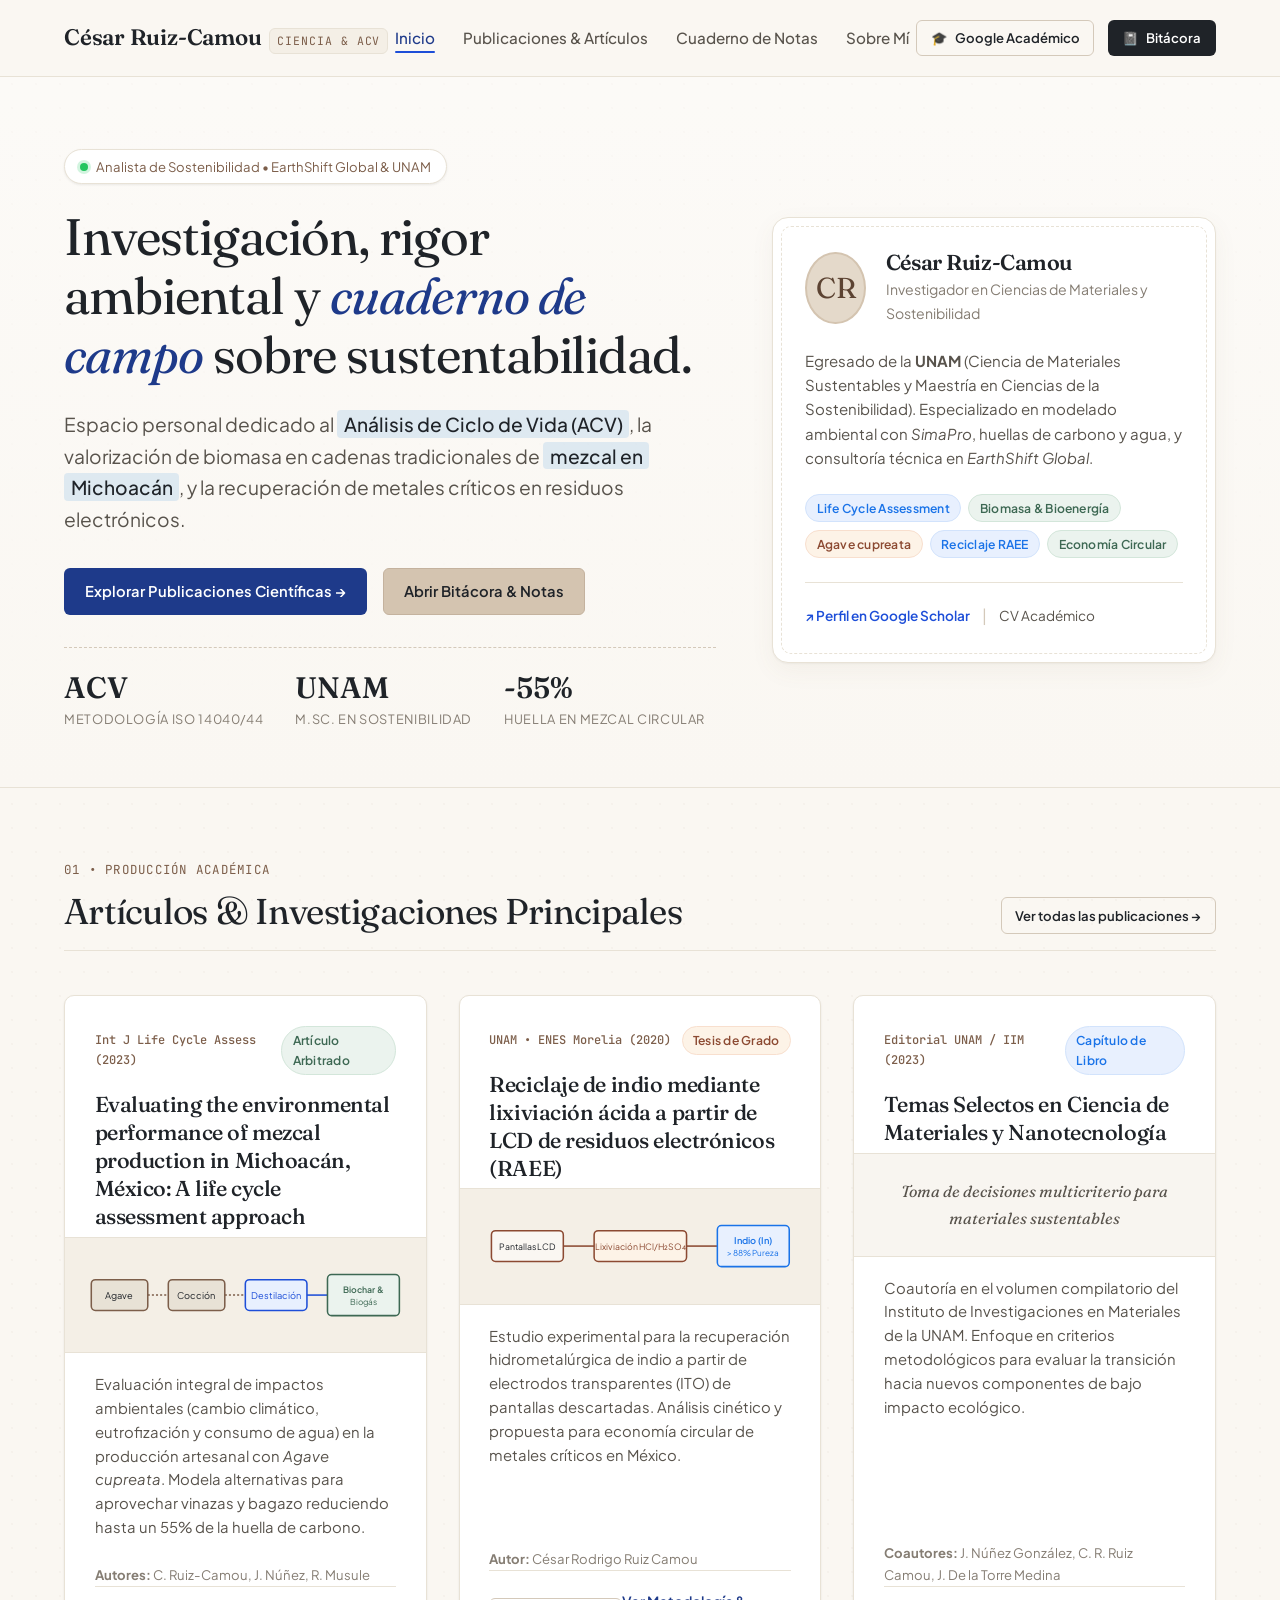
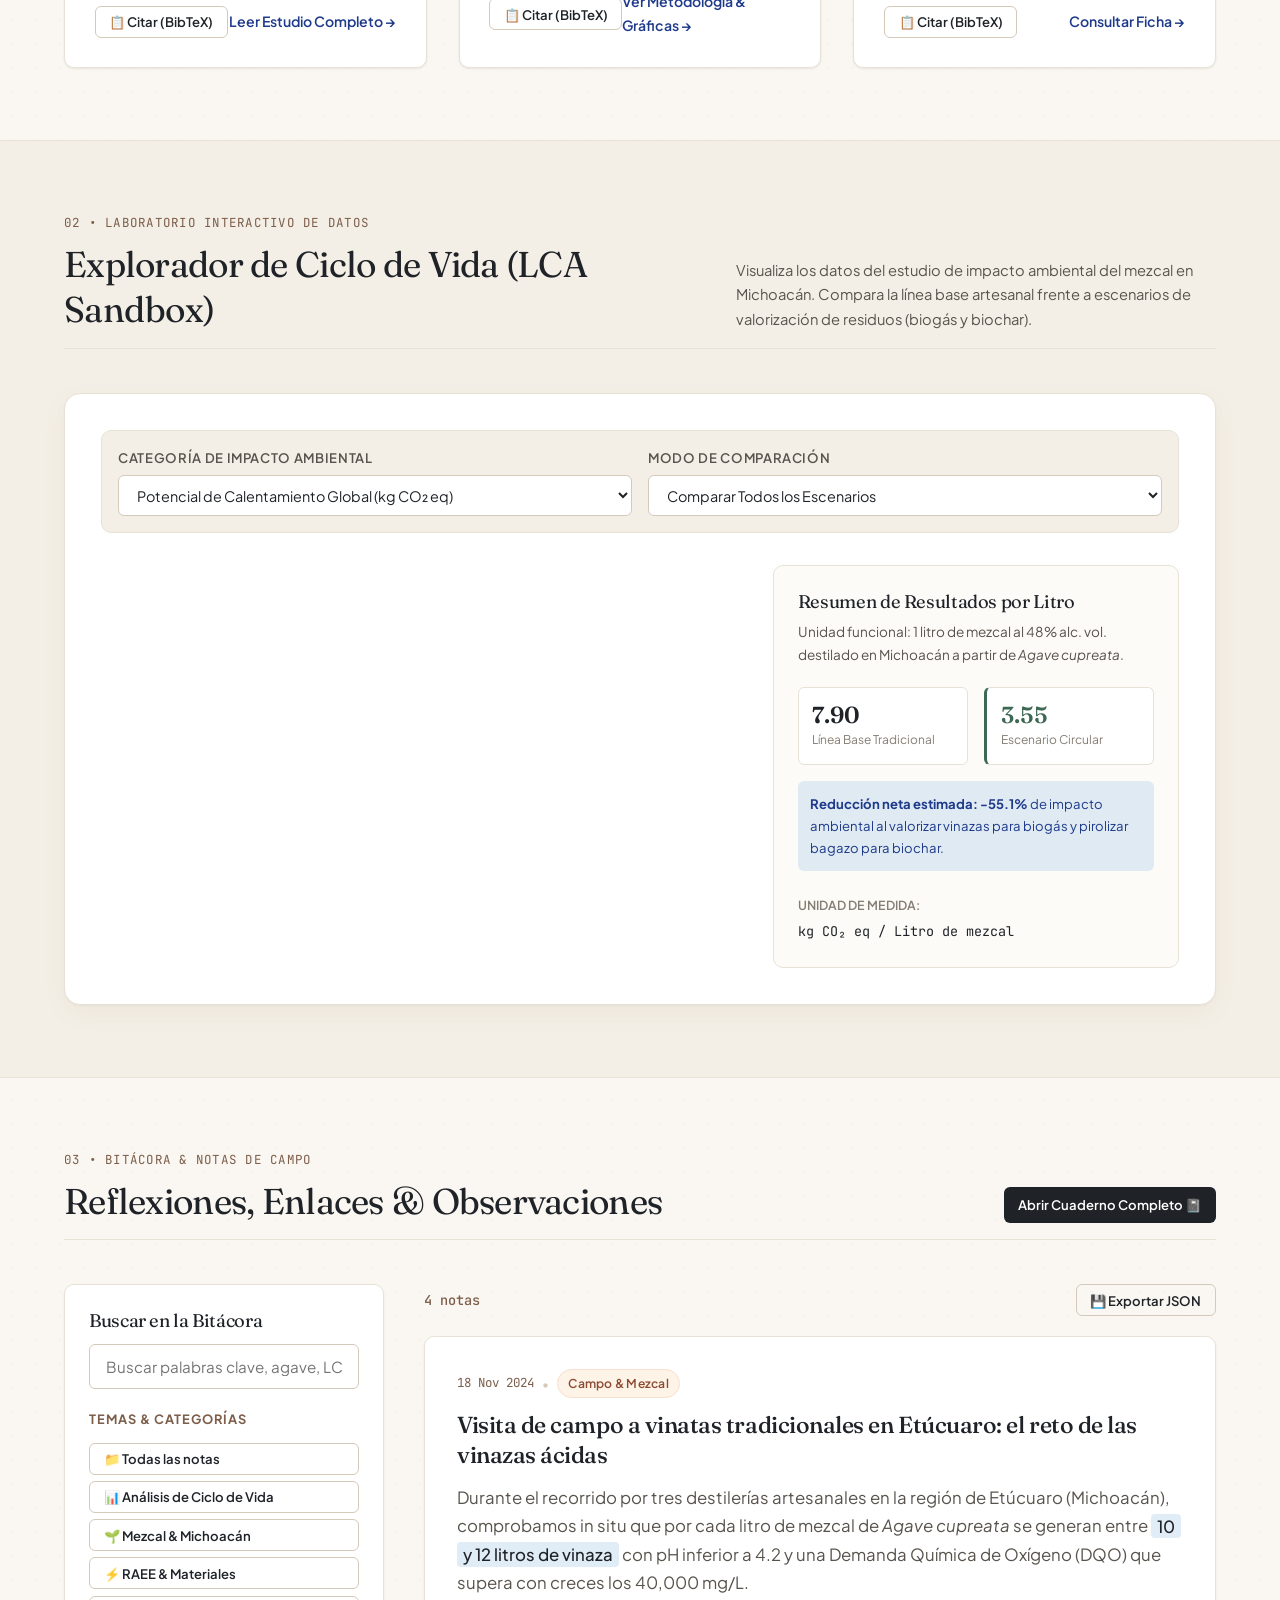
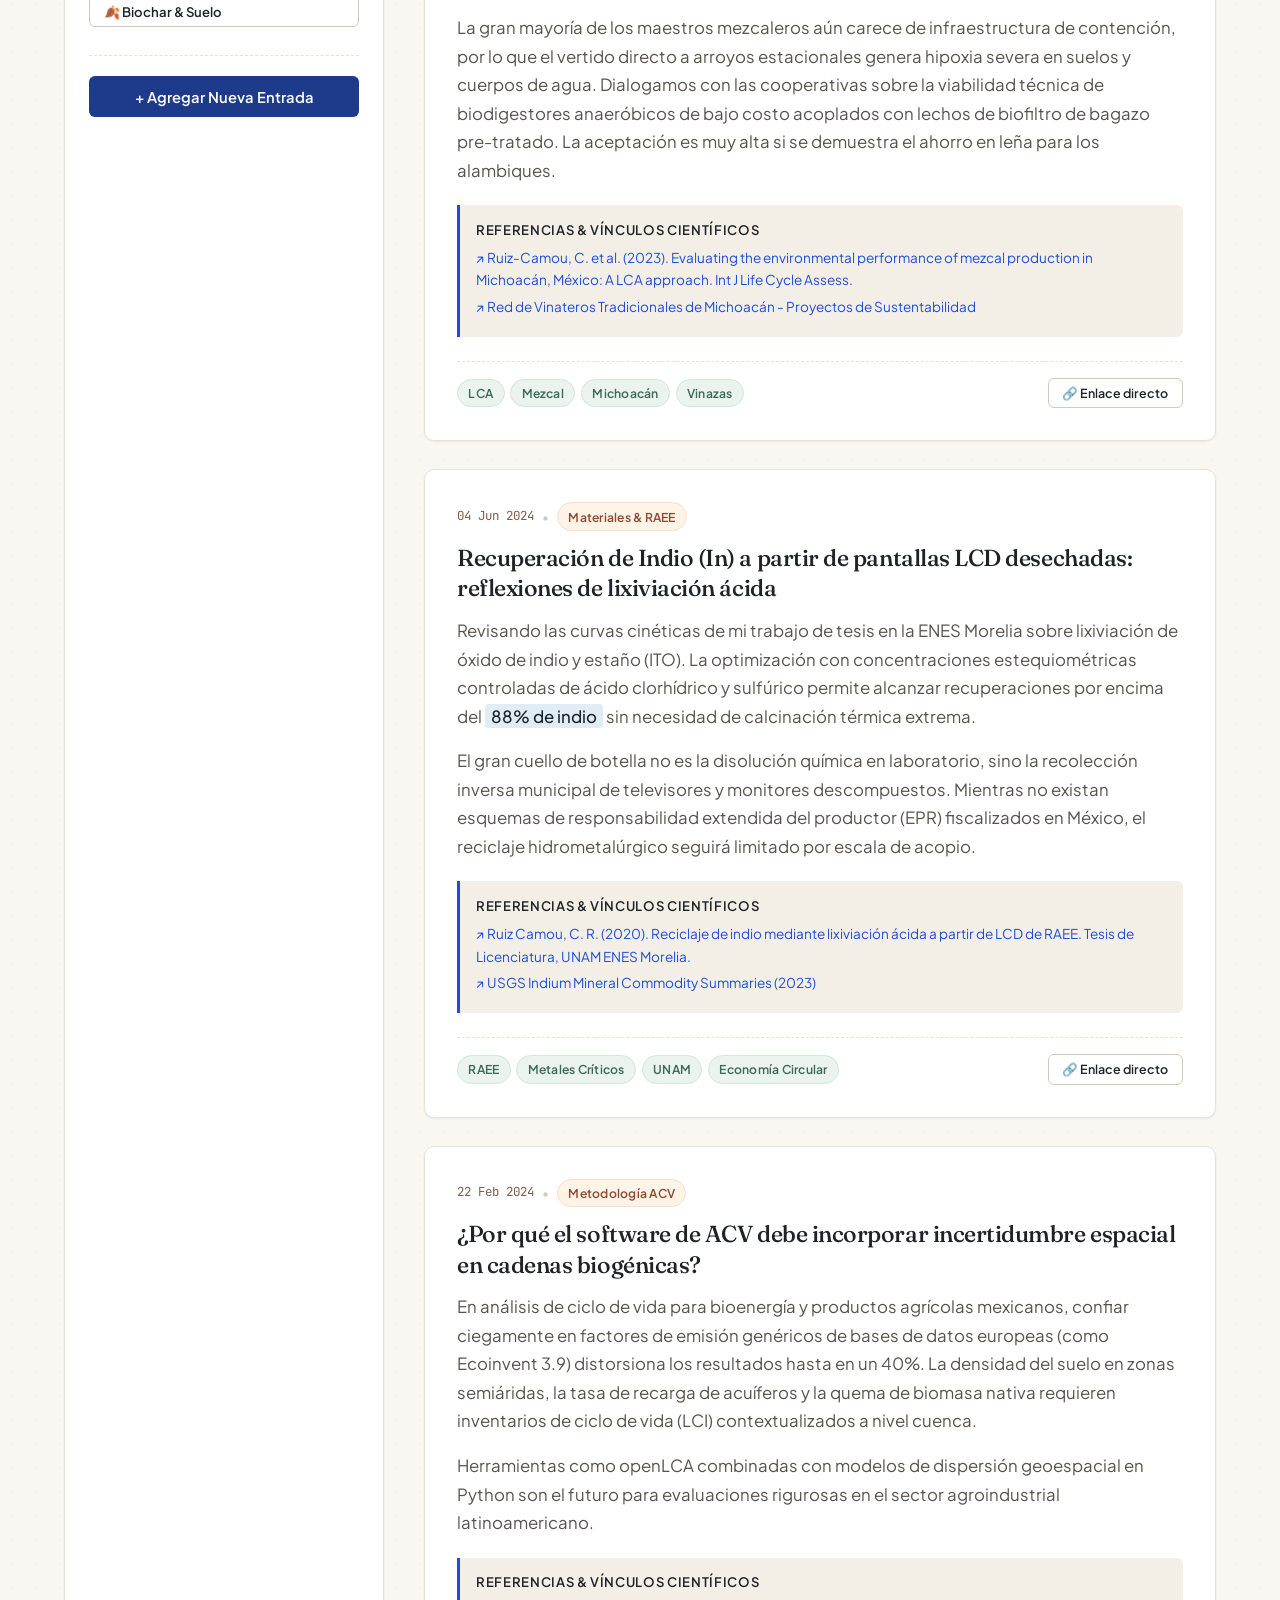
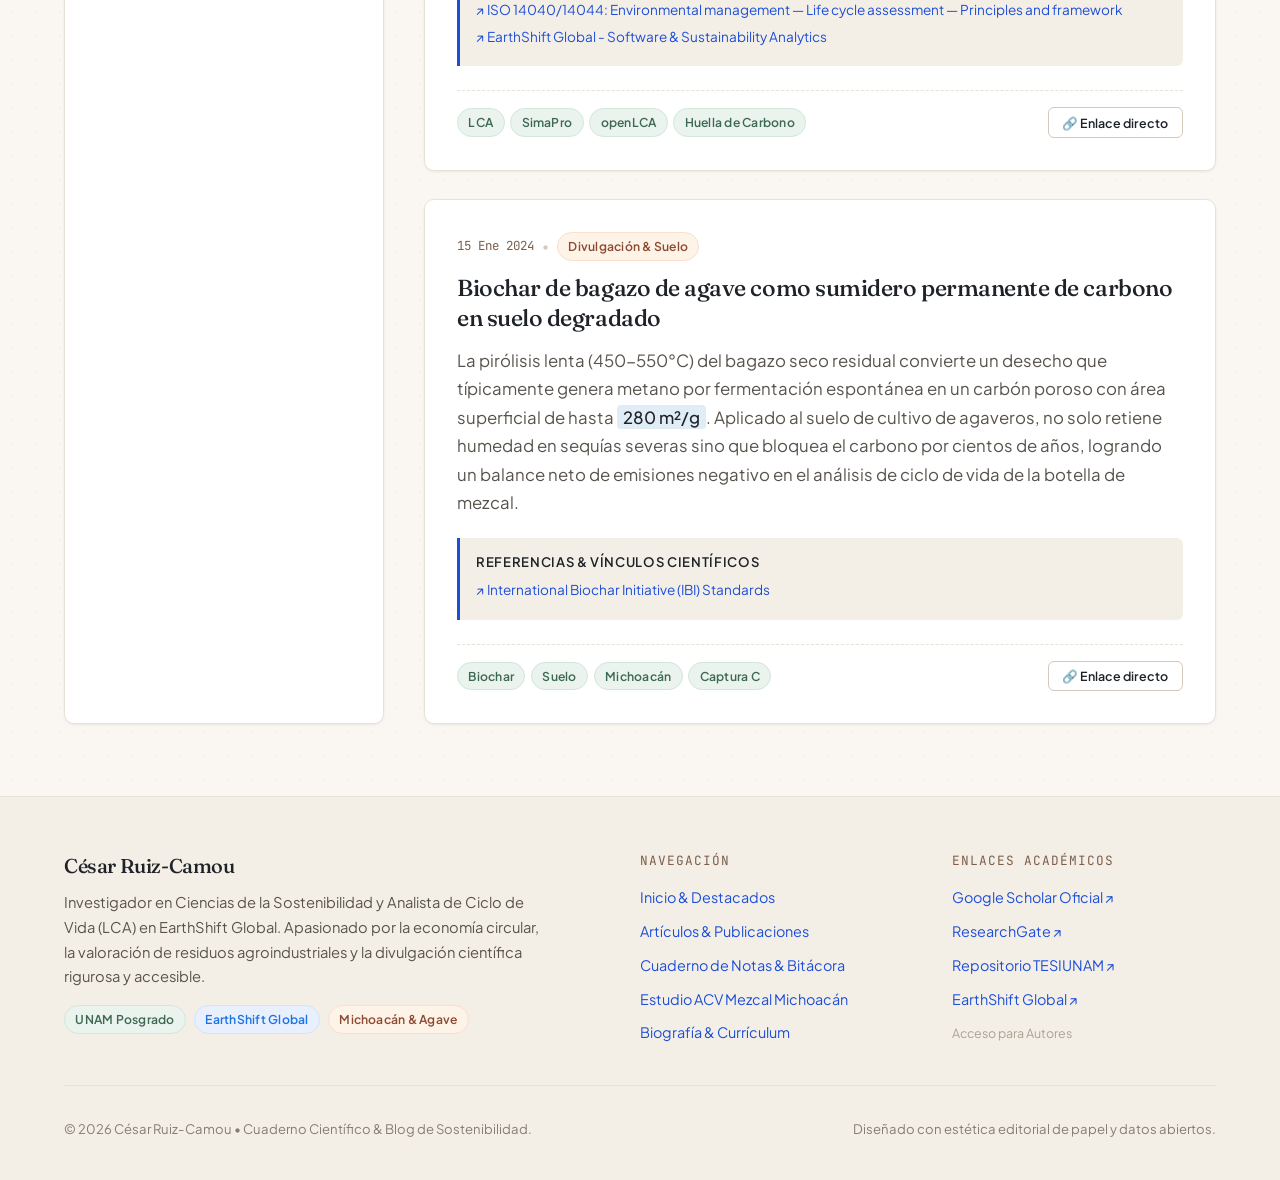
==== index.html @ 0ad20a41 "sup" ====
<!DOCTYPE html>
<html lang="es">
<head>
  <meta charset="UTF-8">
  <meta name="viewport" content="width=device-width, initial-scale=1.0">
  <title>César Ruiz-Camou | Sostenibilidad, ACV y Divulgación Científica</title>
  <meta name="description" content="Blog personal y cuaderno de investigación científica de César Ruiz-Camou. Análisis de Ciclo de Vida (LCA), bioenergía, mezcal tradicional, reciclaje de RAEE y sustentabilidad.">
  <link rel="stylesheet" href="css/style.css">
  <!-- Google Identity Services SDK (GCP: lca-studio-509602) -->
  <script src="https://accounts.google.com/gsi/client" async defer></script>
  <!-- Chart.js para visualizaciones científicas interactivas -->
  <script src="https://cdn.jsdelivr.net/npm/chart.js@4.4.1/dist/chart.umd.min.js"></script>
</head>
<body>

  <!-- NAVEGACIÓN SUPERIOR -->
  <header class="site-header">
    <div class="container header-inner">
      <a href="index.html" class="brand-logo">
        <span class="brand-name">César Ruiz-Camou</span>
        <span class="brand-tag">Ciencia & ACV</span>
      </a>

      <nav>
        <ul class="nav-menu">
          <li><a href="index.html" class="nav-link active">Inicio</a></li>
          <li><a href="articles.html" class="nav-link">Publicaciones & Artículos</a></li>
          <li><a href="notes.html" class="nav-link">Cuaderno de Notas</a></li>
          <li><a href="about.html" class="nav-link">Sobre Mí</a></li>
        </ul>
      </nav>

      <div class="header-actions">
        <a href="https://scholar.google.com/citations?user=psxAbFAAAAAJ&hl=es" target="_blank" rel="noopener noreferrer" class="btn btn-tertiary btn-sm">
          <span>🎓</span> Google Académico
        </a>
        <!-- Acceso a Google Docs Editor para César/Dev -->
        <a href="editor.html" class="btn btn-blue btn-sm auth-edit-btn" style="display: none;">
          <span>✍</span> Editor Docs
        </a>
        <a href="notes.html" class="btn btn-primary btn-sm">
          <span>📓</span> Bitácora
        </a>
      </div>
    </div>
  </header>

  <!-- HERO EDITORIAL (Inspirado en diseño tipo papel cálido y tipografía serif) -->
  <section class="hero-editorial">
    <div class="container hero-grid">
      <div class="hero-content">
        <div class="hero-badge-pill">
          <span class="pulse-dot"></span>
          <span>Analista de Sostenibilidad • EarthShift Global & UNAM</span>
        </div>

        <h1 class="hero-title">
          Investigación, rigor ambiental y <em>cuaderno de campo</em> sobre sustentabilidad.
        </h1>

        <p class="hero-lead">
          Espacio personal dedicado al <span class="paper-mark">Análisis de Ciclo de Vida (ACV)</span>, la valorización de biomasa en cadenas tradicionales de <span class="paper-mark">mezcal en Michoacán</span>, y la recuperación de metales críticos en residuos electrónicos.
        </p>

        <div style="display: flex; gap: 1rem; align-items: center; flex-wrap: wrap;">
          <a href="articles.html" class="btn btn-blue">
            Explorar Publicaciones Científicas →
          </a>
          <a href="notes.html" class="btn btn-secondary">
            Abrir Bitácora & Notas
          </a>
        </div>

        <div class="hero-meta-stats">
          <div class="stat-item">
            <span class="stat-num">ACV</span>
            <span class="stat-label">Metodología ISO 14040/44</span>
          </div>
          <div class="stat-item">
            <span class="stat-num">UNAM</span>
            <span class="stat-label">M.Sc. en Sostenibilidad</span>
          </div>
          <div class="stat-item">
            <span class="stat-num">-55%</span>
            <span class="stat-label">Huella en Mezcal Circular</span>
          </div>
        </div>
      </div>

      <!-- Tarjeta del Investigador -->
      <aside class="hero-card-author">
        <div class="author-header">
          <div style="width: 72px; height: 72px; border-radius: 50%; background: #E4D9CA; display: flex; align-items: center; justify-content: center; font-family: var(--font-serif); font-size: 1.8rem; color: #5C4332; border: 2px solid #D4C4B0;">
            CR
          </div>
          <div>
            <h3 class="author-name">César Ruiz-Camou</h3>
            <p class="author-role">Investigador en Ciencias de Materiales y Sostenibilidad</p>
          </div>
        </div>

        <p class="author-bio-snippet">
          Egresado de la <strong>UNAM</strong> (Ciencia de Materiales Sustentables y Maestría en Ciencias de la Sostenibilidad). Especializado en modelado ambiental con <em>SimaPro</em>, huellas de carbono y agua, y consultoría técnica en <em>EarthShift Global</em>.
        </p>

        <div class="author-badges-list">
          <span class="tag tag-blue">Life Cycle Assessment</span>
          <span class="tag tag-sage">Biomasa & Bioenergía</span>
          <span class="tag tag-terracotta">Agave cupreata</span>
          <span class="tag tag-blue">Reciclaje RAEE</span>
          <span class="tag tag-sage">Economía Circular</span>
        </div>

        <div class="author-links-row">
          <a href="https://scholar.google.com/citations?user=psxAbFAAAAAJ&hl=es" target="_blank" rel="noopener noreferrer" style="font-size: 0.85rem; font-weight: 600;">
            ↗ Perfil en Google Scholar
          </a>
          <span style="color: var(--border-medium);">|</span>
          <a href="about.html" style="font-size: 0.85rem; color: var(--text-secondary);">
            CV Académico
          </a>
        </div>
      </aside>
    </div>
  </section>

  <!-- SECCIÓN DE ARTÍCULOS DESTACADOS -->
  <section class="section">
    <div class="container">
      <div class="section-header">
        <div class="section-title-wrap">
          <span class="sub-title">01 • Producción Académica</span>
          <h2 class="section-title">Artículos & Investigaciones Principales</h2>
        </div>
        <div style="display: flex; gap: 0.75rem; align-items: center;">
          <a href="editor.html?target=article" class="btn btn-blue btn-sm auth-edit-btn" style="display: none;">
            + Redactar Artículo (Docs)
          </a>
          <a href="articles.html" class="btn btn-tertiary btn-sm">Ver todas las publicaciones →</a>
        </div>
      </div>

      <div class="articles-grid">
        <!-- Artículo 1: Mezcal LCA -->
        <article class="article-card">
          <div class="article-card-meta">
            <span class="journal-name">Int J Life Cycle Assess (2023)</span>
            <div style="display: flex; align-items: center; gap: 0.5rem;">
              <span class="tag tag-sage">Artículo Arbitrado</span>
              <a href="editor.html?editArticle=art-mezcal-lca" class="btn btn-tertiary btn-sm auth-edit-btn" style="display: none; padding: 1px 6px; font-size: 0.72rem; color: #1D4ED8;">
                ✏ Editar
              </a>
            </div>
          </div>

          <h3 class="article-card-title">
            <a href="article-mezcal.html">Evaluating the environmental performance of mezcal production in Michoacán, México: A life cycle assessment approach</a>
          </h3>

          <div class="article-card-figure-preview">
            <svg viewBox="0 0 320 80" width="100%" height="80">
              <rect x="10" y="25" width="55" height="30" rx="4" fill="#E8E2D6" stroke="#7C5E4A" stroke-width="1.5"/>
              <text x="37" y="44" font-size="9" text-anchor="middle" font-family="'Plus Jakarta Sans', sans-serif" fill="#1F2328">Agave</text>
              <line x1="65" y1="40" x2="85" y2="40" stroke="#7C5E4A" stroke-width="1.5" stroke-dasharray="2,2"/>
              
              <rect x="85" y="25" width="55" height="30" rx="4" fill="#E8E2D6" stroke="#7C5E4A" stroke-width="1.5"/>
              <text x="112" y="44" font-size="9" text-anchor="middle" font-family="'Plus Jakarta Sans', sans-serif" fill="#1F2328">Cocción</text>
              <line x1="140" y1="40" x2="160" y2="40" stroke="#7C5E4A" stroke-width="1.5" stroke-dasharray="2,2"/>

              <rect x="160" y="25" width="60" height="30" rx="4" fill="#E8F0FE" stroke="#1D4ED8" stroke-width="1.5"/>
              <text x="190" y="44" font-size="9" text-anchor="middle" font-family="'Plus Jakarta Sans', sans-serif" fill="#1D4ED8">Destilación</text>
              <line x1="220" y1="40" x2="240" y2="40" stroke="#1D4ED8" stroke-width="1.5"/>

              <rect x="240" y="20" width="70" height="40" rx="4" fill="#EBF3EE" stroke="#3D6853" stroke-width="1.5"/>
              <text x="275" y="38" font-size="8.5" text-anchor="middle" font-weight="600" font-family="'Plus Jakarta Sans', sans-serif" fill="#3D6853">Biochar &amp;</text>
              <text x="275" y="50" font-size="8" text-anchor="middle" font-family="'Plus Jakarta Sans', sans-serif" fill="#3D6853">Biogás</text>
            </svg>
          </div>

          <p class="article-card-excerpt">
            Evaluación integral de impactos ambientales (cambio climático, eutrofización y consumo de agua) en la producción artesanal con <em>Agave cupreata</em>. Modela alternativas para aprovechar vinazas y bagazo reduciendo hasta un 55% de la huella de carbono.
          </p>

          <div class="article-authors-snippet">
            <strong>Autores:</strong> C. Ruiz-Camou, J. Núñez, R. Musule
          </div>

          <div class="article-card-footer">
            <button class="btn btn-tertiary btn-sm" onclick="copyBibtexCitation('mezcal')">
              📋 Citar (BibTeX)
            </button>
            <a href="article-mezcal.html" class="article-read-link">
              Leer Estudio Completo →
            </a>
          </div>
        </article>

        <!-- Artículo 2: Indium Recycling -->
        <article class="article-card">
          <div class="article-card-meta">
            <span class="journal-name">UNAM • ENES Morelia (2020)</span>
            <div style="display: flex; align-items: center; gap: 0.5rem;">
              <span class="tag tag-terracotta">Tesis de Grado</span>
              <a href="editor.html?editArticle=art-indium-recycling" class="btn btn-tertiary btn-sm auth-edit-btn" style="display: none; padding: 1px 6px; font-size: 0.72rem; color: #1D4ED8;">
                ✏ Editar
              </a>
            </div>
          </div>

          <h3 class="article-card-title">
            <a href="article-indium.html">Reciclaje de indio mediante lixiviación ácida a partir de LCD de residuos electrónicos (RAEE)</a>
          </h3>

          <div class="article-card-figure-preview">
            <svg viewBox="0 0 320 80" width="100%" height="80">
              <rect x="15" y="25" width="70" height="30" rx="4" fill="#FAF7F2" stroke="#8C4A32" stroke-width="1.5"/>
              <text x="50" y="44" font-size="8.5" text-anchor="middle" font-family="'Plus Jakarta Sans', sans-serif" fill="#1F2328">Pantallas LCD</text>
              
              <line x1="85" y1="40" x2="115" y2="40" stroke="#8C4A32" stroke-width="1.5"/>
              <rect x="115" y="25" width="90" height="30" rx="4" fill="#FDF3E7" stroke="#8C4A32" stroke-width="1.5"/>
              <text x="160" y="44" font-size="8.5" text-anchor="middle" font-family="'Plus Jakarta Sans', sans-serif" fill="#8C4A32">Lixiviación HCl/H₂SO₄</text>

              <line x1="205" y1="40" x2="235" y2="40" stroke="#8C4A32" stroke-width="1.5"/>
              <rect x="235" y="20" width="70" height="40" rx="4" fill="#E8F0FE" stroke="#1A73E8" stroke-width="1.5"/>
              <text x="270" y="38" font-size="9" text-anchor="middle" font-weight="600" font-family="'Plus Jakarta Sans', sans-serif" fill="#1A73E8">Indio (In)</text>
              <text x="270" y="50" font-size="8" text-anchor="middle" font-family="'Plus Jakarta Sans', sans-serif" fill="#1A73E8">> 88% Pureza</text>
            </svg>
          </div>

          <p class="article-card-excerpt">
            Estudio experimental para la recuperación hidrometalúrgica de indio a partir de electrodos transparentes (ITO) de pantallas descartadas. Análisis cinético y propuesta para economía circular de metales críticos en México.
          </p>

          <div class="article-authors-snippet">
            <strong>Autor:</strong> César Rodrigo Ruiz Camou
          </div>

          <div class="article-card-footer">
            <button class="btn btn-tertiary btn-sm" onclick="copyBibtexCitation('indium')">
              📋 Citar (BibTeX)
            </button>
            <a href="article-indium.html" class="article-read-link">
              Ver Metodología & Gráficas →
            </a>
          </div>
        </article>

        <!-- Artículo 3: Libro Temas Selectos -->
        <article class="article-card">
          <div class="article-card-meta">
            <span class="journal-name">Editorial UNAM / IIM (2023)</span>
            <div style="display: flex; align-items: center; gap: 0.5rem;">
              <span class="tag tag-blue">Capítulo de Libro</span>
              <a href="editor.html?editArticle=art-temas-selectos" class="btn btn-tertiary btn-sm auth-edit-btn" style="display: none; padding: 1px 6px; font-size: 0.72rem; color: #1D4ED8;">
                ✏ Editar
              </a>
            </div>
          </div>

          <h3 class="article-card-title">
            <a href="articles.html#temas-selectos">Temas Selectos en Ciencia de Materiales y Nanotecnología</a>
          </h3>

          <div class="article-card-figure-preview" style="background: #F8F5F0;">
            <div style="font-family: var(--font-serif); font-size: 1rem; color: #58534C; text-align: center; padding: 0.5rem 0;">
              <em>Toma de decisiones multicriterio para materiales sustentables</em>
            </div>
          </div>

          <p class="article-card-excerpt">
            Coautoría en el volumen compilatorio del Instituto de Investigaciones en Materiales de la UNAM. Enfoque en criterios metodológicos para evaluar la transición hacia nuevos componentes de bajo impacto ecológico.
          </p>

          <div class="article-authors-snippet">
            <strong>Coautores:</strong> J. Núñez González, C. R. Ruiz Camou, J. De la Torre Medina
          </div>

          <div class="article-card-footer">
            <button class="btn btn-tertiary btn-sm" onclick="copyBibtexCitation('libro')">
              📋 Citar (BibTeX)
            </button>
            <a href="articles.html#temas-selectos" class="article-read-link">
              Consultar Ficha →
            </a>
          </div>
        </article>
      </div>
    </div>
  </section>

  <!-- SECCIÓN INTERACTIVA: SANDBOX CIENTÍFICO DE ACV -->
  <section class="section section-paper">
    <div class="container">
      <div class="section-header">
        <div class="section-title-wrap">
          <span class="sub-title">02 • Laboratorio Interactivo de Datos</span>
          <h2 class="section-title">Explorador de Ciclo de Vida (LCA Sandbox)</h2>
        </div>
        <p style="max-width: 480px; font-size: 0.92rem; color: var(--text-secondary);">
          Visualiza los datos del estudio de impacto ambiental del mezcal en Michoacán. Compara la línea base artesanal frente a escenarios de valorización de residuos (biogás y biochar).
        </p>
      </div>

      <div class="lca-interactive-sandbox">
        <!-- Controles dinámicos -->
        <div class="sandbox-controls-row">
          <div class="control-group">
            <label class="control-label" for="lcaMetricSelect">Categoría de Impacto Ambiental</label>
            <select id="lcaMetricSelect" class="select-custom">
              <option value="gwp" selected>Potencial de Calentamiento Global (kg CO₂ eq)</option>
              <option value="eutrophication">Eutrofización de Agua Dulce (g P eq)</option>
              <option value="water">Consumo de Agua (Litros H₂O)</option>
            </select>
          </div>

          <div class="control-group">
            <label class="control-label" for="lcaScenarioSelect">Modo de Comparación</label>
            <select id="lcaScenarioSelect" class="select-custom">
              <option value="comparison" selected>Comparar Todos los Escenarios</option>
              <option value="baseline">Solo Línea Base (Tradicional)</option>
              <option value="biogas">Solo Biodigestión de Vinazas</option>
              <option value="circular">Solo Economía Circular (Biochar + Biogás)</option>
            </select>
          </div>
        </div>

        <!-- Escenario gráfico + KPIs -->
        <div class="chart-stage-container">
          <div class="chart-canvas-wrap">
            <canvas id="lcaImpactChart"></canvas>
          </div>

          <div class="chart-legend-box">
            <h4 style="font-family: var(--font-serif); font-size: 1.15rem; margin-bottom: 0.5rem; color: var(--text-primary);">
              Resumen de Resultados por Litro
            </h4>
            <p style="font-size: 0.85rem; color: var(--text-secondary); margin-bottom: 1rem;">
              Unidad funcional: 1 litro de mezcal al 48% alc. vol. destilado en Michoacán a partir de <em>Agave cupreata</em>.
            </p>

            <div class="kpi-grid">
              <div class="kpi-card">
                <div class="kpi-value" id="kpiBaselineVal">7.90</div>
                <div class="kpi-label">Línea Base Tradicional</div>
              </div>
              <div class="kpi-card" style="border-left: 3px solid var(--leaf-sage);">
                <div class="kpi-value" id="kpiOptVal" style="color: var(--leaf-sage);">3.55</div>
                <div class="kpi-label">Escenario Circular</div>
              </div>
            </div>

            <div style="margin-top: 1rem; padding: 0.75rem; background: var(--bg-highlight); border-radius: var(--radius-sm); font-size: 0.82rem; color: #1E3A8A;">
              <strong>Reducción neta estimada:</strong> <span id="kpiReductVal" style="font-weight: 700;">-55.1%</span> de impacto ambiental al valorizar vinazas para biogás y pirolizar bagazo para biochar.
            </div>

            <div style="margin-top: 1.25rem;">
              <span style="font-size: 0.78rem; text-transform: uppercase; color: var(--text-muted); font-weight: 600;">Unidad de medida:</span>
              <div id="kpiUnitDisplay" style="font-family: var(--font-mono); font-size: 0.84rem; color: var(--text-primary); margin-top: 2px;">
                kg CO₂ eq / Litro de mezcal
              </div>
            </div>
          </div>
        </div>
      </div>
    </div>
  </section>

  <!-- SECCIÓN DE BITÁCORA & NOTAS CIENTÍFICAS -->
  <section class="section">
    <div class="container">
      <div class="section-header">
        <div class="section-title-wrap">
          <span class="sub-title">03 • Bitácora &amp; Notas de Campo</span>
          <h2 class="section-title">Reflexiones, Enlaces &amp; Observaciones</h2>
        </div>
        <div style="display: flex; gap: 0.75rem;">
          <a href="editor.html?target=note" class="btn btn-blue btn-sm auth-edit-btn" style="display: none;">
            ✍ Redactar en Docs
          </a>
          <a href="notes.html" class="btn btn-primary btn-sm">Abrir Cuaderno Completo 📓</a>
        </div>
      </div>

      <!-- Feed simplificado de notas recientes -->
      <div class="notes-layout-grid">
        <!-- Sidebar de filtros y estado -->
        <aside class="notes-sidebar-card">
          <h4 style="font-family: var(--font-serif); font-size: 1.15rem; margin-bottom: 0.75rem;">Buscar en la Bitácora</h4>
          <input type="text" id="notesSearchInput" class="form-input" placeholder="Buscar palabras clave, agave, LCA..." style="margin-bottom: 1.25rem;">

          <h5 style="font-size: 0.8rem; text-transform: uppercase; letter-spacing: 0.08em; color: var(--earth-bark); margin-bottom: 0.75rem;">Temas &amp; Categorías</h5>
          <div style="display: flex; flex-direction: column; gap: 0.4rem;">
            <button class="btn btn-tertiary btn-sm tag-filter-btn active" data-tag="all" style="justify-content: flex-start;">
              📁 Todas las notas
            </button>
            <button class="btn btn-tertiary btn-sm tag-filter-btn" data-tag="LCA" style="justify-content: flex-start;">
              📊 Análisis de Ciclo de Vida
            </button>
            <button class="btn btn-tertiary btn-sm tag-filter-btn" data-tag="Mezcal" style="justify-content: flex-start;">
              🌱 Mezcal &amp; Michoacán
            </button>
            <button class="btn btn-tertiary btn-sm tag-filter-btn" data-tag="RAEE" style="justify-content: flex-start;">
              ⚡ RAEE &amp; Materiales
            </button>
            <button class="btn btn-tertiary btn-sm tag-filter-btn" data-tag="Biochar" style="justify-content: flex-start;">
              🍂 Biochar &amp; Suelo
            </button>
          </div>

          <div style="margin-top: 1.75rem; padding-top: 1.25rem; border-top: 1px dashed var(--border-subtle);">
            <button id="openAddNoteBtn" class="btn btn-blue" style="width: 100%;">
              + Agregar Nueva Entrada
            </button>
          </div>
        </aside>

        <!-- Contenedor del stream de notas -->
        <div>
          <div style="display: flex; justify-content: space-between; align-items: center; margin-bottom: 1.25rem;">
            <span id="notesCountDisplay" style="font-family: var(--font-mono); font-size: 0.85rem; color: var(--earth-bark); font-weight: 500;">
              Cargando notas...
            </span>
            <div style="display: flex; gap: 0.5rem;">
              <button id="exportNotesBtn" class="btn btn-tertiary btn-sm" title="Descargar copia de seguridad en JSON">
                💾 Exportar JSON
              </button>
            </div>
          </div>

          <div id="notesContainer" class="notes-list-stream">
            <!-- Las notas se renderizan dinámicamente mediante app.js -->
          </div>
        </div>
      </div>
    </div>
  </section>

  <!-- MODAL: AGREGAR NUEVA NOTA / ENTRADA -->
  <div id="addNoteModal" class="modal-overlay">
    <div class="modal-content">
      <div class="modal-header">
        <h3 style="font-family: var(--font-serif); font-size: 1.4rem;">Nueva Entrada en Bitácora Científica</h3>
        <button id="closeAddNoteBtn" class="close-modal-btn">&times;</button>
      </div>

      <form id="newNoteForm">
        <div class="form-group">
          <label class="form-label" for="noteTitleInput">Título de la Nota / Observación *</label>
          <input type="text" id="noteTitleInput" class="form-input" placeholder="Ej. Medición de pH en lixiviados de bagazo en Etúcuaro" required>
        </div>

        <div style="display: grid; grid-template-columns: 1fr 1fr; gap: 1rem;">
          <div class="form-group">
            <label class="form-label" for="noteCategoryInput">Categoría Principal</label>
            <input type="text" id="noteCategoryInput" class="form-input" placeholder="Ej. Campo & Mezcal, ACV, RAEE">
          </div>
          <div class="form-group">
            <label class="form-label" for="noteTagsInput">Etiquetas (separadas por coma)</label>
            <input type="text" id="noteTagsInput" class="form-input" placeholder="LCA, Michoacán, Datos, Suelo">
          </div>
        </div>

        <div class="form-group">
          <label class="form-label" for="noteContentInput">Contenido / Reflexión Científica *</label>
          <textarea id="noteContentInput" class="form-textarea" placeholder="Escribe tus notas, cálculos preliminares, hipótesis de campo o reflexiones metodológicas..." required></textarea>
        </div>

        <div style="display: grid; grid-template-columns: 1.4fr 1fr; gap: 1rem;">
          <div class="form-group">
            <label class="form-label" for="noteImageInput">URL de Imagen o Gráfica (opcional)</label>
            <input type="url" id="noteImageInput" class="form-input" placeholder="https://ejemplo.com/grafica.jpg">
          </div>
          <div class="form-group">
            <label class="form-label" for="noteCaptionInput">Pie de Foto / Descripción</label>
            <input type="text" id="noteCaptionInput" class="form-input" placeholder="Curva de temperatura en pirólisis">
          </div>
        </div>

        <div style="background: var(--bg-paper-alt); padding: 1rem; border-radius: var(--radius-sm); margin-bottom: 1.5rem; border: 1px dashed var(--border-medium);">
          <span style="font-size: 0.82rem; font-weight: 600; text-transform: uppercase; color: var(--earth-bark); display: block; margin-bottom: 0.5rem;">
            Vínculo / Referencia Externa (Opcional)
          </span>
          <div style="display: grid; grid-template-columns: 1fr 1fr; gap: 0.75rem;">
            <input type="text" id="noteRefTextInput" class="form-input" placeholder="Nombre: Art. DOI / Repositorio UNAM">
            <input type="url" id="noteRefUrlInput" class="form-input" placeholder="URL: https://...">
          </div>
        </div>

        <div style="display: flex; justify-content: flex-end; gap: 0.75rem;">
          <button type="button" id="cancelAddNoteBtn" class="btn btn-tertiary">Cancelar</button>
          <button type="submit" class="btn btn-primary">Guardar en Bitácora</button>
        </div>
      </form>
    </div>
  </div>

  <!-- FOOTER EDITORIAL CON ACCESO OCULTO PARA DESARROLLADOR -->
  <footer class="site-footer">
    <div class="container">
      <div class="footer-grid">
        <div>
          <h3 class="footer-bio-title">César Ruiz-Camou</h3>
          <p style="font-size: 0.92rem; color: var(--text-secondary); max-width: 480px; margin-bottom: 1rem;">
            Investigador en Ciencias de la Sostenibilidad y Analista de Ciclo de Vida (LCA) en EarthShift Global. Apasionado por la economía circular, la valoración de residuos agroindustriales y la divulgación científica rigurosa y accesible.
          </p>
          <div style="display: flex; gap: 0.5rem; flex-wrap: wrap;">
            <span class="tag tag-sage">UNAM Posgrado</span>
            <span class="tag tag-blue">EarthShift Global</span>
            <span class="tag tag-terracotta">Michoacán &amp; Agave</span>
          </div>
        </div>

        <div>
          <h4 class="footer-links-title">Navegación</h4>
          <ul class="footer-links-list">
            <li><a href="index.html">Inicio &amp; Destacados</a></li>
            <li><a href="articles.html">Artículos &amp; Publicaciones</a></li>
            <li><a href="notes.html">Cuaderno de Notas &amp; Bitácora</a></li>
            <li><a href="article-mezcal.html">Estudio ACV Mezcal Michoacán</a></li>
            <li><a href="about.html">Biografía &amp; Currículum</a></li>
          </ul>
        </div>

        <div>
          <h4 class="footer-links-title">Enlaces Académicos</h4>
          <ul class="footer-links-list">
            <li><a href="https://scholar.google.com/citations?user=psxAbFAAAAAJ&hl=es" target="_blank" rel="noopener noreferrer">Google Scholar Oficial ↗</a></li>
            <li><a href="https://www.researchgate.net" target="_blank" rel="noopener noreferrer">ResearchGate ↗</a></li>
            <li><a href="https://repositorio.unam.mx" target="_blank" rel="noopener noreferrer">Repositorio TESIUNAM ↗</a></li>
            <li><a href="https://www.earthshiftglobal.com" target="_blank" rel="noopener noreferrer">EarthShift Global ↗</a></li>
            <li><a href="javascript:void(0)" onclick="openLoginModal()" style="color: var(--text-faint); font-size: 0.78rem;">Acceso para Autores</a></li>
          </ul>
        </div>
      </div>

      <!-- El triple clic en esta sección abre el panel secreto de desarrollador -->
      <div class="footer-bottom" title="Triple clic para acceso desarrollador">
        <div>
          © 2026 César Ruiz-Camou • Cuaderno Científico &amp; Blog de Sostenibilidad.
        </div>
        <div>
          Diseñado con estética editorial de papel y datos abiertos.
        </div>
      </div>
    </div>
  </footer>

  <!-- SCRIPTS ORDENADOS -->
  <script src="js/store.js"></script>
  <script src="js/auth.js"></script>
  <script src="js/charts.js"></script>
  <script src="js/app.js"></script>
</body>
</html>
---- css/style.css ----
/* ==========================================================================
   DESIGN SYSTEM: Editorial Scientific Paper & Field Journal
   Inspirado en la estética de papel cálido, notas científicas y diseño editorial
   ========================================================================== */

@import url('https://fonts.googleapis.com/css2?family=Fraunces:ital,opsz,wght@0,9..144,300..800;1,9..144,300..800&family=Plus+Jakarta+Sans:wght@300;400;500;600;700&family=JetBrains+Mono:wght@400;500&display=swap');

:root {
  /* Paleta Cálida & Tonos Papel (Inspirado en Design System & Editorial) */
  --bg-paper: #FAF7F2;
  --bg-paper-alt: #F4EFE6;
  --bg-card: #FFFFFF;
  --bg-card-subtle: #FDFBF8;
  --bg-accent-light: #EBF1F8;
  --bg-highlight: rgba(186, 214, 235, 0.45);
  --bg-highlight-warm: rgba(247, 222, 185, 0.55);

  /* Bordes sutiles y líneas de encuadernación */
  --border-subtle: #E8E2D6;
  --border-medium: #D4C9BA;
  --border-strong: #A89B8B;

  /* Colores de Tinta & Tipografía */
  --text-primary: #1F2328;
  --text-secondary: #58534C;
  --text-muted: #857D73;
  --text-faint: #ABA194;

  /* Acentos Editoriales (Azul tinta, Terracota y Salvia) */
  --ink-blue: #1D4ED8;
  --ink-blue-dark: #1E3A8A;
  --ink-blue-hover: #172554;
  --earth-terracotta: #8C4A32;
  --earth-sand: #D4C4B0;
  --earth-bark: #7C5E4A;
  --leaf-sage: #3D6853;
  --leaf-sage-light: #EBF3EE;
  
  /* Sombras suaves tipo papel */
  --shadow-sm: 0 1px 3px rgba(44, 39, 32, 0.05), 0 1px 2px rgba(44, 39, 32, 0.03);
  --shadow-md: 0 4px 12px -1px rgba(44, 39, 32, 0.08), 0 2px 6px -1px rgba(44, 39, 32, 0.04);
  --shadow-lg: 0 12px 28px -4px rgba(44, 39, 32, 0.12), 0 6px 12px -3px rgba(44, 39, 32, 0.06);
  --shadow-paper: 0 1px 2px rgba(0,0,0,0.04), 0 8px 24px rgba(124, 94, 74, 0.06);

  /* Tipografías */
  --font-serif: 'Fraunces', Georgia, serif;
  --font-sans: 'Plus Jakarta Sans', -apple-system, BlinkMacSystemFont, "Segoe UI", Roboto, sans-serif;
  --font-mono: 'JetBrains Mono', monospace;

  /* Radio de bordes */
  --radius-sm: 6px;
  --radius-md: 10px;
  --radius-lg: 16px;
  --radius-full: 9999px;

  /* Transición */
  --transition: all 0.22s cubic-bezier(0.16, 1, 0.3, 1);
}

/* Reset y Base */
*, *::before, *::after {
  box-sizing: border-box;
  margin: 0;
  padding: 0;
}

html {
  font-size: 16px;
  scroll-behavior: smooth;
  background-color: var(--bg-paper);
}

body {
  font-family: var(--font-sans);
  color: var(--text-primary);
  background-color: var(--bg-paper);
  line-height: 1.68;
  -webkit-font-smoothing: antialiased;
  -moz-osx-font-smoothing: grayscale;
  min-height: 100vh;
  display: flex;
  flex-direction: column;
  background-image: radial-gradient(rgba(124, 94, 74, 0.035) 1px, transparent 0);
  background-size: 24px 24px;
}

/* Selección de texto elegante */
::selection {
  background-color: #C6DBF0;
  color: #0F172A;
}

/* Tipografía Editorial */
h1, h2, h3, h4, .editorial-heading {
  font-family: var(--font-serif);
  font-weight: 400;
  color: var(--text-primary);
  line-height: 1.25;
  letter-spacing: -0.02em;
}

h1 {
  font-size: clamp(2.4rem, 4vw, 3.8rem);
  line-height: 1.15;
}

h2 {
  font-size: clamp(1.8rem, 2.8vw, 2.4rem);
}

h3 {
  font-size: 1.45rem;
  font-weight: 500;
}

p {
  color: var(--text-secondary);
  font-size: 1.05rem;
}

a {
  color: var(--ink-blue);
  text-decoration: none;
  transition: var(--transition);
}

a:hover {
  color: var(--ink-blue-dark);
  text-decoration: underline;
  text-underline-offset: 3px;
}

/* Marcador / Resaltador tipo libreta (Inspirado en Imagen 4) */
.paper-mark {
  background-color: var(--bg-highlight);
  color: var(--text-primary);
  padding: 0.1em 0.35em;
  border-radius: 4px;
  box-decoration-break: clone;
  -webkit-box-decoration-break: clone;
  font-weight: 500;
}

.paper-mark-warm {
  background-color: var(--bg-highlight-warm);
}

/* Contenedor principal */
.container {
  max-width: 1200px;
  margin: 0 auto;
  padding: 0 1.5rem;
  width: 100%;
}

.container-narrow {
  max-width: 860px;
  margin: 0 auto;
  padding: 0 1.5rem;
  width: 100%;
}

/* ==========================================================================
   NAVEGACIÓN SUPERIOR
   ========================================================================== */
.site-header {
  position: sticky;
  top: 0;
  z-index: 100;
  background: rgba(250, 247, 242, 0.94);
  backdrop-filter: blur(12px);
  -webkit-backdrop-filter: blur(12px);
  border-bottom: 1px solid var(--border-subtle);
  transition: var(--transition);
}

.header-inner {
  display: flex;
  align-items: center;
  justify-content: space-between;
  height: 76px;
}

.brand-logo {
  display: flex;
  align-items: baseline;
  gap: 0.5rem;
  text-decoration: none;
}

.brand-logo .brand-name {
  font-family: var(--font-serif);
  font-size: 1.4rem;
  font-weight: 600;
  letter-spacing: -0.01em;
  color: var(--text-primary);
}

.brand-logo .brand-tag {
  font-family: var(--font-mono);
  font-size: 0.72rem;
  text-transform: uppercase;
  letter-spacing: 0.08em;
  color: var(--earth-bark);
  background: var(--bg-paper-alt);
  padding: 2px 7px;
  border-radius: var(--radius-sm);
  border: 1px solid var(--border-subtle);
}

.nav-menu {
  display: flex;
  align-items: center;
  gap: 1.75rem;
  list-style: none;
}

.nav-link {
  font-size: 0.95rem;
  font-weight: 500;
  color: var(--text-secondary);
  position: relative;
  padding: 0.25rem 0;
  text-decoration: none;
}

.nav-link:hover, .nav-link.active {
  color: var(--ink-blue-dark);
  text-decoration: none;
}

.nav-link.active::after {
  content: '';
  position: absolute;
  bottom: -2px;
  left: 0;
  width: 100%;
  height: 2px;
  background-color: var(--ink-blue);
  border-radius: 2px;
}

.header-actions {
  display: flex;
  align-items: center;
  gap: 0.85rem;
}

/* ==========================================================================
   BOTONES (Inspirados en Component Library - Imagen 2)
   ========================================================================== */
.btn {
  display: inline-flex;
  align-items: center;
  justify-content: center;
  gap: 0.5rem;
  font-family: var(--font-sans);
  font-size: 0.92rem;
  font-weight: 600;
  padding: 0.65rem 1.25rem;
  border-radius: var(--radius-sm);
  border: 1px solid transparent;
  cursor: pointer;
  transition: var(--transition);
  text-decoration: none;
  white-space: nowrap;
}

.btn-primary {
  background-color: var(--text-primary);
  color: #FFFFFF;
}

.btn-primary:hover {
  background-color: #000000;
  color: #FFFFFF;
  text-decoration: none;
  transform: translateY(-1px);
}

.btn-blue {
  background-color: var(--ink-blue-dark);
  color: #FFFFFF;
}

.btn-blue:hover {
  background-color: var(--ink-blue);
  color: #FFFFFF;
  text-decoration: none;
}

.btn-secondary {
  background-color: var(--earth-sand);
  color: var(--text-primary);
  border: 1px solid #C4B29E;
}

.btn-secondary:hover {
  background-color: #C8B6A1;
  color: var(--text-primary);
  text-decoration: none;
}

.btn-tertiary {
  background-color: transparent;
  border: 1px solid var(--border-medium);
  color: var(--text-primary);
}

.btn-tertiary:hover {
  background-color: var(--bg-paper-alt);
  border-color: var(--border-strong);
  color: var(--text-primary);
  text-decoration: none;
}

.btn-sm {
  font-size: 0.82rem;
  padding: 0.4rem 0.85rem;
  border-radius: var(--radius-sm);
}

.btn-icon {
  width: 38px;
  height: 38px;
  padding: 0;
  border-radius: var(--radius-sm);
}

/* ==========================================================================
   TAGS & BADGES
   ========================================================================== */
.tag {
  display: inline-flex;
  align-items: center;
  gap: 0.35rem;
  font-size: 0.76rem;
  font-weight: 600;
  padding: 0.2rem 0.65rem;
  border-radius: var(--radius-full);
  background: var(--bg-paper-alt);
  color: var(--text-secondary);
  border: 1px solid var(--border-subtle);
  letter-spacing: 0.02em;
}

.tag-blue {
  background: #E8F0FE;
  color: #1A73E8;
  border-color: #D2E3FC;
}

.tag-sage {
  background: var(--leaf-sage-light);
  color: var(--leaf-sage);
  border-color: #D3E6DA;
}

.tag-terracotta {
  background: #FDF3E7;
  color: var(--earth-terracotta);
  border-color: #F8DFCE;
}

/* ==========================================================================
   HERO EDITORIAL (Inspirado en Imagen 1 & Imagen 4)
   ========================================================================== */
.hero-editorial {
  padding: 4.5rem 0 3.5rem;
  position: relative;
  border-bottom: 1px solid var(--border-subtle);
  background: linear-gradient(180deg, rgba(255,255,255,0.4) 0%, rgba(250,247,242,1) 100%);
}

.hero-grid {
  display: grid;
  grid-template-columns: 1.25fr 0.85fr;
  gap: 3.5rem;
  align-items: center;
}

.hero-badge-pill {
  display: inline-flex;
  align-items: center;
  gap: 0.5rem;
  padding: 0.35rem 0.95rem;
  background: #FFFFFF;
  border: 1px solid var(--border-subtle);
  border-radius: var(--radius-full);
  font-size: 0.82rem;
  color: var(--earth-bark);
  box-shadow: var(--shadow-sm);
  margin-bottom: 1.5rem;
}

.hero-badge-pill .pulse-dot {
  width: 8px;
  height: 8px;
  background: #22C55E;
  border-radius: 50%;
  box-shadow: 0 0 0 3px rgba(34, 197, 94, 0.2);
}

.hero-title {
  margin-bottom: 1.5rem;
  color: var(--text-primary);
}

.hero-title em {
  font-style: italic;
  font-weight: 400;
  color: var(--ink-blue-dark);
}

.hero-lead {
  font-size: 1.2rem;
  color: var(--text-secondary);
  line-height: 1.65;
  margin-bottom: 2rem;
}

.hero-meta-stats {
  display: flex;
  gap: 2rem;
  padding-top: 1.5rem;
  border-top: 1px dashed var(--border-medium);
  margin-top: 2rem;
}

.stat-item .stat-num {
  font-family: var(--font-serif);
  font-size: 1.85rem;
  font-weight: 600;
  color: var(--text-primary);
  display: block;
  line-height: 1.1;
}

.stat-item .stat-label {
  font-size: 0.8rem;
  text-transform: uppercase;
  letter-spacing: 0.05em;
  color: var(--text-muted);
}

/* Tarjeta de autor / Pasaporte científico en Hero */
.hero-card-author {
  background: #FFFFFF;
  border: 1px solid var(--border-subtle);
  border-radius: var(--radius-lg);
  padding: 2rem;
  box-shadow: var(--shadow-paper);
  position: relative;
}

.hero-card-author::before {
  content: '';
  position: absolute;
  top: 8px;
  left: 8px;
  right: 8px;
  bottom: 8px;
  border: 1px dashed var(--border-subtle);
  border-radius: calc(var(--radius-lg) - 6px);
  pointer-events: none;
}

.author-header {
  display: flex;
  align-items: center;
  gap: 1.25rem;
  margin-bottom: 1.5rem;
}

.author-avatar-img {
  width: 76px;
  height: 76px;
  border-radius: 50%;
  object-fit: cover;
  border: 3px solid var(--bg-paper);
  box-shadow: var(--shadow-sm);
  background: #E8E2D6;
}

.author-name {
  font-family: var(--font-serif);
  font-size: 1.35rem;
  font-weight: 600;
  color: var(--text-primary);
  line-height: 1.2;
}

.author-role {
  font-size: 0.88rem;
  color: var(--text-muted);
  margin-top: 2px;
}

.author-bio-snippet {
  font-size: 0.94rem;
  color: var(--text-secondary);
  line-height: 1.6;
  margin-bottom: 1.5rem;
}

.author-badges-list {
  display: flex;
  flex-wrap: wrap;
  gap: 0.45rem;
  margin-bottom: 1.5rem;
}

.author-links-row {
  display: flex;
  align-items: center;
  gap: 0.75rem;
  padding-top: 1.25rem;
  border-top: 1px solid var(--border-subtle);
}

/* ==========================================================================
   SECCIONES Y LAYOUTS
   ========================================================================== */
.section {
  padding: 4.5rem 0;
}

.section-paper {
  background-color: var(--bg-paper-alt);
  border-top: 1px solid var(--border-subtle);
  border-bottom: 1px solid var(--border-subtle);
}

.section-header {
  display: flex;
  justify-content: space-between;
  align-items: flex-end;
  margin-bottom: 2.75rem;
  padding-bottom: 1rem;
  border-bottom: 1px solid var(--border-subtle);
}

.section-title-wrap .sub-title {
  font-family: var(--font-mono);
  font-size: 0.78rem;
  text-transform: uppercase;
  letter-spacing: 0.1em;
  color: var(--earth-bark);
  margin-bottom: 0.5rem;
  display: block;
}

.section-title {
  color: var(--text-primary);
}

/* ==========================================================================
   CARDS DE ARTÍCULOS CIENTÍFICOS (Inspiradas en Imagen 1)
   ========================================================================== */
.articles-grid {
  display: grid;
  grid-template-columns: repeat(auto-fill, minmax(350px, 1fr));
  gap: 2rem;
}

.article-card {
  background: #FFFFFF;
  border: 1px solid var(--border-subtle);
  border-radius: var(--radius-md);
  padding: 1.85rem;
  box-shadow: var(--shadow-sm);
  display: flex;
  flex-direction: column;
  transition: var(--transition);
  position: relative;
}

.article-card:hover {
  transform: translateY(-3px);
  box-shadow: var(--shadow-md);
  border-color: var(--border-medium);
}

.article-card-meta {
  display: flex;
  align-items: center;
  justify-content: space-between;
  margin-bottom: 1rem;
  font-size: 0.8rem;
  color: var(--text-muted);
}

.article-card-meta .journal-name {
  font-family: var(--font-mono);
  font-size: 0.75rem;
  font-weight: 500;
  color: var(--earth-bark);
}

.article-card-title {
  font-family: var(--font-serif);
  font-size: 1.35rem;
  line-height: 1.3;
  margin-bottom: 0.85rem;
  color: var(--text-primary);
}

.article-card-title a {
  color: var(--text-primary);
  text-decoration: none;
}

.article-card-title a:hover {
  color: var(--ink-blue-dark);
}

.article-card-excerpt {
  font-size: 0.93rem;
  color: var(--text-secondary);
  line-height: 1.6;
  margin-bottom: 1.5rem;
  flex-grow: 1;
}

.article-card-figure-preview {
  margin: -0.5rem -1.85rem 1.25rem -1.85rem;
  background: var(--bg-paper-alt);
  border-top: 1px solid var(--border-subtle);
  border-bottom: 1px solid var(--border-subtle);
  padding: 1rem;
  display: flex;
  justify-content: center;
  align-items: center;
}

.article-card-figure-preview svg {
  max-width: 100%;
  height: auto;
}

.article-card-footer {
  display: flex;
  align-items: center;
  justify-content: space-between;
  padding-top: 1.2rem;
  border-top: 1px solid var(--border-subtle);
  margin-top: auto;
}

.article-authors-snippet {
  font-size: 0.82rem;
  color: var(--text-muted);
}

.article-read-link {
  font-size: 0.88rem;
  font-weight: 600;
  display: inline-flex;
  align-items: center;
  gap: 0.35rem;
  color: var(--ink-blue-dark);
}

/* ==========================================================================
   SANDBOX INTERACTIVO DE LCA (Ciclo de Vida del Mezcal)
   ========================================================================== */
.lca-interactive-sandbox {
  background: #FFFFFF;
  border: 1px solid var(--border-subtle);
  border-radius: var(--radius-lg);
  padding: 2.25rem;
  box-shadow: var(--shadow-paper);
}

.sandbox-header {
  margin-bottom: 2rem;
}

.sandbox-controls-row {
  display: flex;
  flex-wrap: wrap;
  gap: 1rem;
  margin-bottom: 2rem;
  padding: 1rem;
  background: var(--bg-paper-alt);
  border-radius: var(--radius-md);
  border: 1px solid var(--border-subtle);
}

.control-group {
  display: flex;
  flex-direction: column;
  gap: 0.4rem;
  flex: 1;
  min-width: 200px;
}

.control-label {
  font-size: 0.82rem;
  font-weight: 600;
  color: var(--text-secondary);
  text-transform: uppercase;
  letter-spacing: 0.05em;
}

.select-custom, .input-custom {
  font-family: var(--font-sans);
  font-size: 0.9rem;
  padding: 0.6rem 0.85rem;
  border-radius: var(--radius-sm);
  border: 1px solid var(--border-medium);
  background: #FFFFFF;
  color: var(--text-primary);
  outline: none;
  transition: var(--transition);
}

.select-custom:focus, .input-custom:focus {
  border-color: var(--ink-blue);
  box-shadow: 0 0 0 3px rgba(29, 78, 216, 0.15);
}

.chart-stage-container {
  display: grid;
  grid-template-columns: 1.4fr 0.9fr;
  gap: 2.5rem;
  align-items: center;
}

.chart-canvas-wrap {
  position: relative;
  min-height: 320px;
  width: 100%;
}

.chart-legend-box {
  background: var(--bg-card-subtle);
  border: 1px solid var(--border-subtle);
  border-radius: var(--radius-md);
  padding: 1.5rem;
}

.kpi-grid {
  display: grid;
  grid-template-columns: 1fr 1fr;
  gap: 1rem;
  margin-top: 1.25rem;
}

.kpi-card {
  padding: 0.85rem;
  background: #FFFFFF;
  border: 1px solid var(--border-subtle);
  border-radius: var(--radius-sm);
}

.kpi-value {
  font-family: var(--font-serif);
  font-size: 1.45rem;
  font-weight: 600;
  color: var(--text-primary);
  line-height: 1.1;
}

.kpi-label {
  font-size: 0.75rem;
  color: var(--text-muted);
  margin-top: 3px;
}

/* ==========================================================================
   BITÁCORA / CUADERNO DE NOTAS CIENTÍFICAS (Inspirado en Imagen 3 & 4)
   ========================================================================== */
.notes-layout-grid {
  display: grid;
  grid-template-columns: 320px 1fr;
  gap: 2.5rem;
}

.notes-sidebar-card {
  background: #FFFFFF;
  border: 1px solid var(--border-subtle);
  border-radius: var(--radius-md);
  padding: 1.5rem;
  position: sticky;
  top: 96px;
  box-shadow: var(--shadow-sm);
}

.notes-list-stream {
  display: flex;
  flex-direction: column;
  gap: 1.75rem;
}

.note-entry-card {
  background: #FFFFFF;
  border: 1px solid var(--border-subtle);
  border-radius: var(--radius-md);
  padding: 2rem;
  box-shadow: var(--shadow-sm);
  transition: var(--transition);
  position: relative;
}

.note-entry-card:hover {
  border-color: var(--border-medium);
  box-shadow: var(--shadow-md);
}

.note-entry-meta {
  display: flex;
  align-items: center;
  justify-content: space-between;
  margin-bottom: 0.75rem;
  font-size: 0.82rem;
  color: var(--text-muted);
}

.note-date {
  font-family: var(--font-mono);
  font-size: 0.78rem;
  color: var(--earth-bark);
}

.note-title {
  font-family: var(--font-serif);
  font-size: 1.45rem;
  color: var(--text-primary);
  margin-bottom: 0.85rem;
  line-height: 1.3;
}

.note-body {
  color: var(--text-secondary);
  font-size: 0.98rem;
  line-height: 1.7;
}

.note-body p {
  margin-bottom: 1rem;
}

.note-references {
  margin-top: 1.25rem;
  padding: 0.85rem 1rem;
  background: var(--bg-paper-alt);
  border-left: 3px solid var(--ink-blue);
  border-radius: 0 var(--radius-sm) var(--radius-sm) 0;
  font-size: 0.85rem;
}

.note-references-title {
  font-weight: 600;
  color: var(--text-primary);
  margin-bottom: 0.35rem;
  font-size: 0.82rem;
  text-transform: uppercase;
  letter-spacing: 0.05em;
}

.note-references ul {
  list-style-type: none;
  padding-left: 0;
}

.note-references li {
  margin-bottom: 0.25rem;
  word-break: break-word;
}

.note-image-preview {
  margin: 1.25rem 0;
  border-radius: var(--radius-sm);
  overflow: hidden;
  border: 1px solid var(--border-subtle);
  background: var(--bg-paper);
}

.note-image-preview img {
  width: 100%;
  max-height: 380px;
  object-fit: cover;
  display: block;
}

.note-caption {
  padding: 0.5rem 0.75rem;
  font-size: 0.78rem;
  color: var(--text-muted);
  background: var(--bg-paper-alt);
  font-style: italic;
}

/* ==========================================================================
   MODAL / FORMULARIO PARA AGREGAR NUEVAS NOTAS
   ========================================================================== */
.modal-overlay {
  position: fixed;
  top: 0;
  left: 0;
  width: 100%;
  height: 100%;
  background: rgba(31, 35, 40, 0.6);
  backdrop-filter: blur(4px);
  display: none;
  align-items: center;
  justify-content: center;
  z-index: 1000;
  padding: 1.5rem;
}

.modal-overlay.active {
  display: flex;
}

.modal-content {
  background: var(--bg-paper);
  border: 1px solid var(--border-medium);
  border-radius: var(--radius-lg);
  max-width: 680px;
  width: 100%;
  max-height: 90vh;
  overflow-y: auto;
  box-shadow: var(--shadow-lg);
  padding: 2.25rem;
  position: relative;
}

.modal-header {
  display: flex;
  justify-content: space-between;
  align-items: center;
  margin-bottom: 1.5rem;
  padding-bottom: 1rem;
  border-bottom: 1px solid var(--border-subtle);
}

.close-modal-btn {
  background: none;
  border: none;
  font-size: 1.5rem;
  color: var(--text-muted);
  cursor: pointer;
  line-height: 1;
}

.form-group {
  margin-bottom: 1.25rem;
}

.form-label {
  display: block;
  font-size: 0.85rem;
  font-weight: 600;
  color: var(--text-primary);
  margin-bottom: 0.35rem;
}

.form-input, .form-textarea, .form-select {
  width: 100%;
  font-family: var(--font-sans);
  font-size: 0.95rem;
  padding: 0.75rem 1rem;
  border: 1px solid var(--border-medium);
  border-radius: var(--radius-sm);
  background: #FFFFFF;
  color: var(--text-primary);
  outline: none;
  transition: var(--transition);
}

.form-input:focus, .form-textarea:focus, .form-select:focus {
  border-color: var(--ink-blue);
  box-shadow: 0 0 0 3px rgba(29, 78, 216, 0.12);
}

.form-textarea {
  resize: vertical;
  min-height: 130px;
  line-height: 1.6;
}

/* ==========================================================================
   FOOTER EDITORIAL
   ========================================================================== */
.site-footer {
  margin-top: auto;
  background: var(--bg-paper-alt);
  border-top: 1px solid var(--border-subtle);
  padding: 3.5rem 0 2.5rem;
  font-size: 0.9rem;
}

.footer-grid {
  display: grid;
  grid-template-columns: 2fr 1fr 1fr;
  gap: 3rem;
  margin-bottom: 2.5rem;
}

.footer-bio-title {
  font-family: var(--font-serif);
  font-size: 1.25rem;
  margin-bottom: 0.75rem;
}

.footer-links-title {
  font-family: var(--font-mono);
  font-size: 0.8rem;
  text-transform: uppercase;
  letter-spacing: 0.08em;
  color: var(--earth-bark);
  margin-bottom: 1rem;
}

.footer-links-list {
  list-style: none;
  display: flex;
  flex-direction: column;
  gap: 0.6rem;
}

.footer-bottom {
  display: flex;
  justify-content: space-between;
  align-items: center;
  padding-top: 2rem;
  border-top: 1px solid var(--border-subtle);
  font-size: 0.82rem;
  color: var(--text-muted);
}

/* ==========================================================================
   TOAST NOTIFICACIONES
   ========================================================================== */
.toast-msg {
  position: fixed;
  bottom: 24px;
  right: 24px;
  background: var(--text-primary);
  color: #FFFFFF;
  padding: 0.75rem 1.25rem;
  border-radius: var(--radius-sm);
  font-size: 0.9rem;
  box-shadow: var(--shadow-lg);
  display: none;
  align-items: center;
  gap: 0.5rem;
  z-index: 9999;
  animation: slideInUp 0.25s ease-out;
}

.toast-msg.show {
  display: flex;
}

@keyframes slideInUp {
  from {
    transform: translateY(100%);
    opacity: 0;
  }
  to {
    transform: translateY(0);
    opacity: 1;
  }
}

/* ==========================================================================
   RESPONSIVE DESIGN
   ========================================================================== */
@media (max-width: 900px) {
  .hero-grid {
    grid-template-columns: 1fr;
    gap: 2.5rem;
  }
  .chart-stage-container {
    grid-template-columns: 1fr;
  }
  .notes-layout-grid {
    grid-template-columns: 1fr;
  }
  .notes-sidebar-card {
    position: static;
  }
  .footer-grid {
    grid-template-columns: 1fr;
    gap: 2rem;
  }
  .header-inner {
    height: auto;
    padding: 1rem 0;
    flex-wrap: wrap;
    gap: 1rem;
  }
  .nav-menu {
    gap: 1rem;
  }
}


/* ==========================================================================
   ESTILOS PARA MODO ESCRITOR & VISTA GOOGLE DOCS (editor.html)
   ========================================================================== */

/* Barra fija del autor César */
.author-sticky-bar {
  background: #0F172A;
  color: #F8FAFC;
  padding: 0.65rem 0;
  position: sticky;
  top: 0;
  z-index: 1001;
  border-bottom: 2px solid var(--ink-blue);
  box-shadow: var(--shadow-md);
}

/* Panel flotante de desarrollador */
.dev-floating-panel {
  position: fixed;
  bottom: 20px;
  left: 20px;
  z-index: 9999;
  background: #0F172A;
  color: #FFFFFF;
  border: 1px solid #334155;
  border-radius: var(--radius-md);
  padding: 0.65rem 1rem;
  box-shadow: 0 10px 30px rgba(0,0,0,0.35);
  font-family: var(--font-sans);
}

.dev-panel-inner {
  display: flex;
  align-items: center;
  gap: 0.85rem;
}

.btn-dev-mode {
  background: #1E293B;
  color: #94A3B8;
  border: 1px solid #334155;
  font-size: 0.76rem;
  padding: 3px 8px;
  border-radius: 4px;
}

.btn-dev-mode:hover, .btn-dev-mode.active {
  background: #38BDF8;
  color: #0F172A;
  font-weight: 700;
  text-decoration: none;
}

/* ==========================================================================
   ESTILOS DEL EDITOR TIPO GOOGLE DOCS
   ========================================================================== */
.docs-editor-body {
  background-color: #EFEFEF;
  min-height: 100vh;
  display: flex;
  flex-direction: column;
}

.docs-header-bar {
  background: #FFFFFF;
  border-bottom: 1px solid #E2E8F0;
  padding: 0.75rem 1.5rem;
  position: sticky;
  top: 0;
  z-index: 200;
  box-shadow: 0 1px 3px rgba(0,0,0,0.04);
}

.docs-header-top {
  display: flex;
  justify-content: space-between;
  align-items: center;
  margin-bottom: 0.5rem;
}

.docs-doc-title-input {
  font-family: var(--font-serif);
  font-size: 1.35rem;
  font-weight: 600;
  border: 1px solid transparent;
  padding: 2px 8px;
  border-radius: 4px;
  color: #1E293B;
  background: transparent;
  width: 420px;
  max-width: 100%;
}

.docs-doc-title-input:hover {
  border-color: #CBD5E1;
}

.docs-doc-title-input:focus {
  background: #FFFFFF;
  border-color: var(--ink-blue);
  outline: none;
}

.docs-toolbar {
  display: flex;
  align-items: center;
  gap: 0.35rem;
  padding: 0.4rem 0.6rem;
  background: #F8FAFC;
  border: 1px solid #E2E8F0;
  border-radius: 24px;
  overflow-x: auto;
}

.docs-tool-btn {
  background: transparent;
  border: 1px solid transparent;
  border-radius: 4px;
  padding: 4px 8px;
  font-size: 0.88rem;
  font-weight: 600;
  color: #475569;
  cursor: pointer;
  display: inline-flex;
  align-items: center;
  gap: 4px;
  transition: var(--transition);
}

.docs-tool-btn:hover {
  background: #E2E8F0;
  color: #0F172A;
}

.docs-tool-btn.active {
  background: #CBD5E1;
  color: #0F172A;
}

.docs-toolbar-divider {
  width: 1px;
  height: 20px;
  background: #CBD5E1;
  margin: 0 4px;
}

/* Hoja de papel Google Docs */
.docs-page-container {
  flex-grow: 1;
  padding: 2.5rem 1.5rem 5rem;
  display: flex;
  justify-content: center;
}

.docs-paper-sheet {
  background: #FFFFFF;
  width: 100%;
  max-width: 840px;
  min-height: 1050px;
  padding: 4rem 4.5rem;
  border-radius: 4px;
  box-shadow: 0 1px 3px rgba(60,64,67,0.15), 0 4px 8px rgba(60,64,67,0.08);
  font-family: var(--font-sans);
  color: #1F2328;
  line-height: 1.75;
  outline: none;
  font-size: 1.05rem;
  position: relative;
}

.docs-paper-sheet:focus {
  outline: none;
}

.docs-paper-sheet h1 {
  font-family: var(--font-serif);
  font-size: 2.2rem;
  margin: 1.5rem 0 1rem;
  color: #0F172A;
}

.docs-paper-sheet h2 {
  font-family: var(--font-serif);
  font-size: 1.65rem;
  margin: 1.25rem 0 0.75rem;
  color: #0F172A;
}

.docs-paper-sheet h3 {
  font-family: var(--font-serif);
  font-size: 1.3rem;
  margin: 1rem 0 0.5rem;
  color: #1E293B;
}

.docs-paper-sheet p {
  margin-bottom: 1.15rem;
}

/* Bloques interactivos insertados en el documento */
.doc-chart-block {
  background: #FAF7F2;
  border: 1px solid var(--border-medium);
  border-radius: var(--radius-md);
  padding: 1.25rem;
  margin: 1.75rem 0;
  user-select: none;
}

.doc-block-header {
  display: flex;
  justify-content: space-between;
  align-items: center;
  margin-bottom: 0.75rem;
  padding-bottom: 0.5rem;
  border-bottom: 1px solid var(--border-subtle);
}

.doc-block-controls {
  display: flex;
  gap: 0.35rem;
}

.doc-image-block {
  margin: 1.75rem 0;
  text-align: center;
}

.doc-image-block img {
  max-width: 100%;
  border-radius: var(--radius-sm);
  border: 1px solid var(--border-subtle);
}

.doc-image-caption {
  font-size: 0.84rem;
  color: #64748B;
  font-style: italic;
  margin-top: 0.35rem;
}
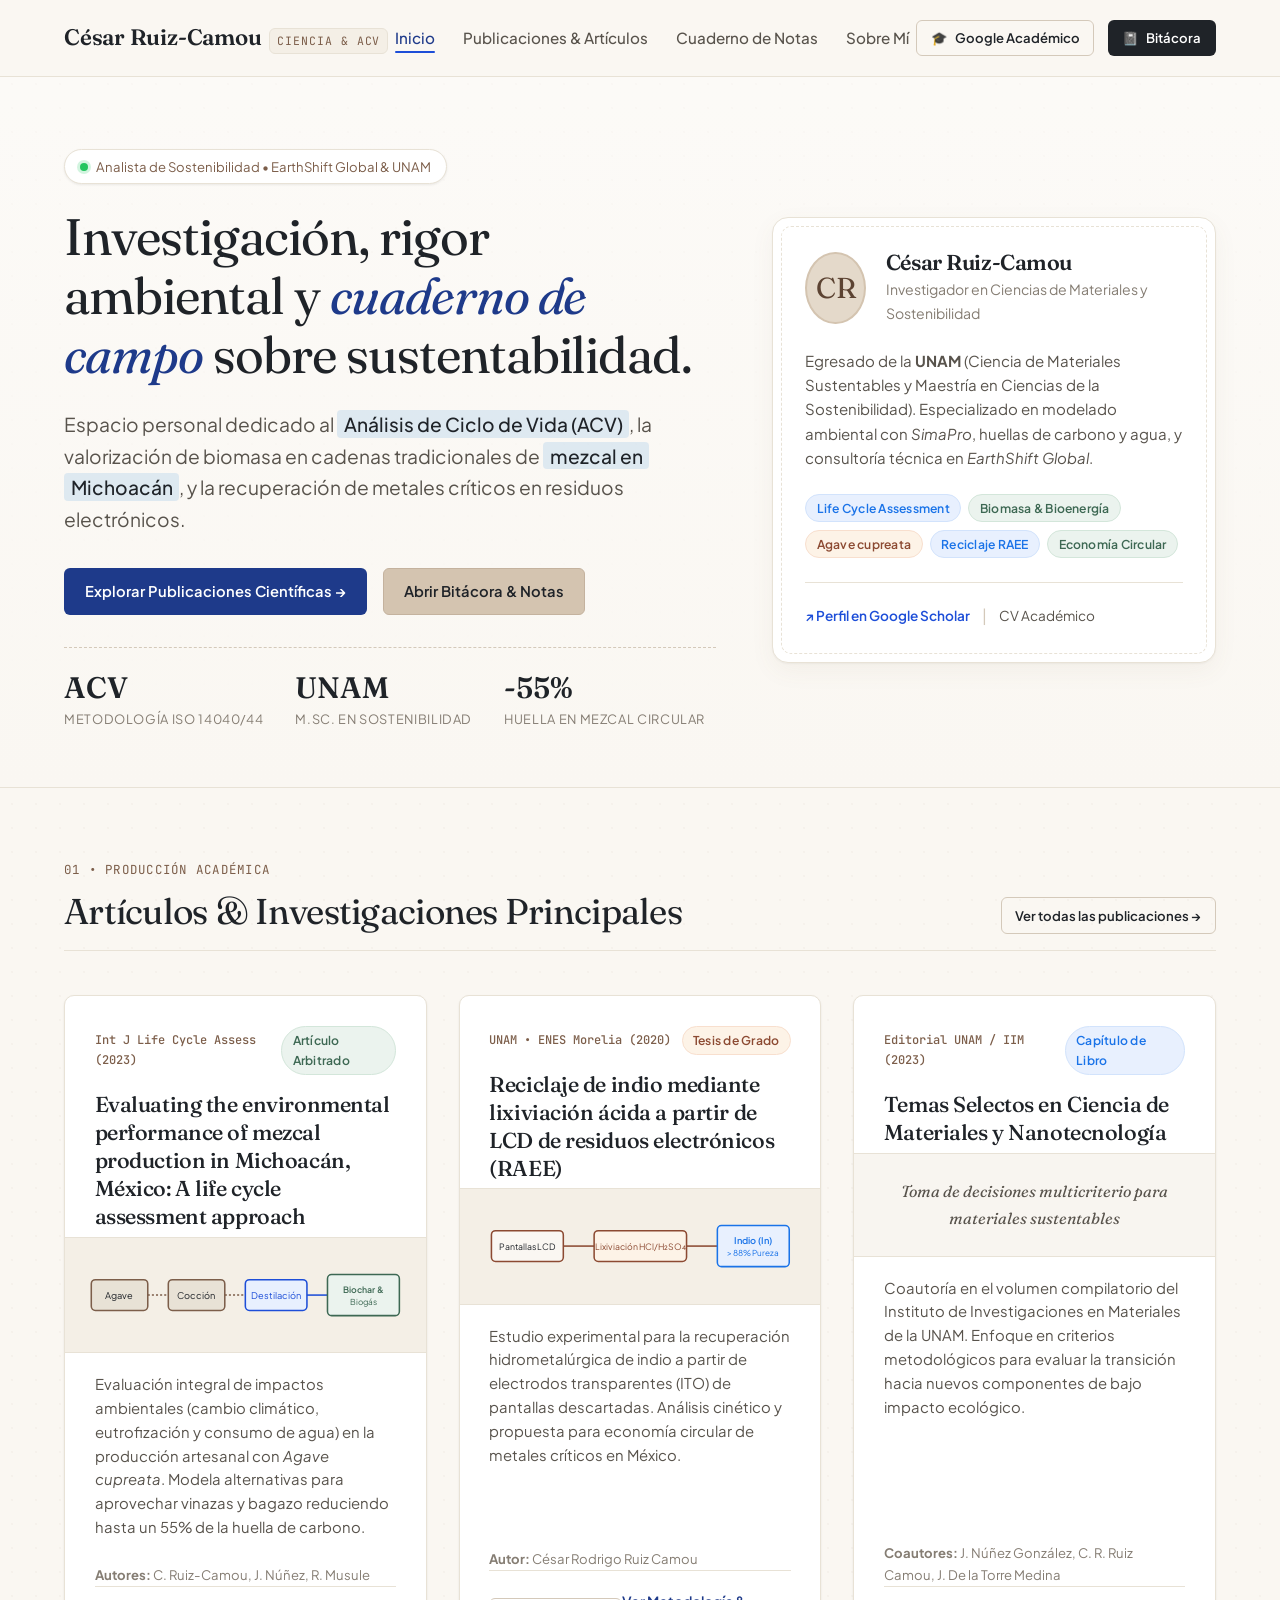
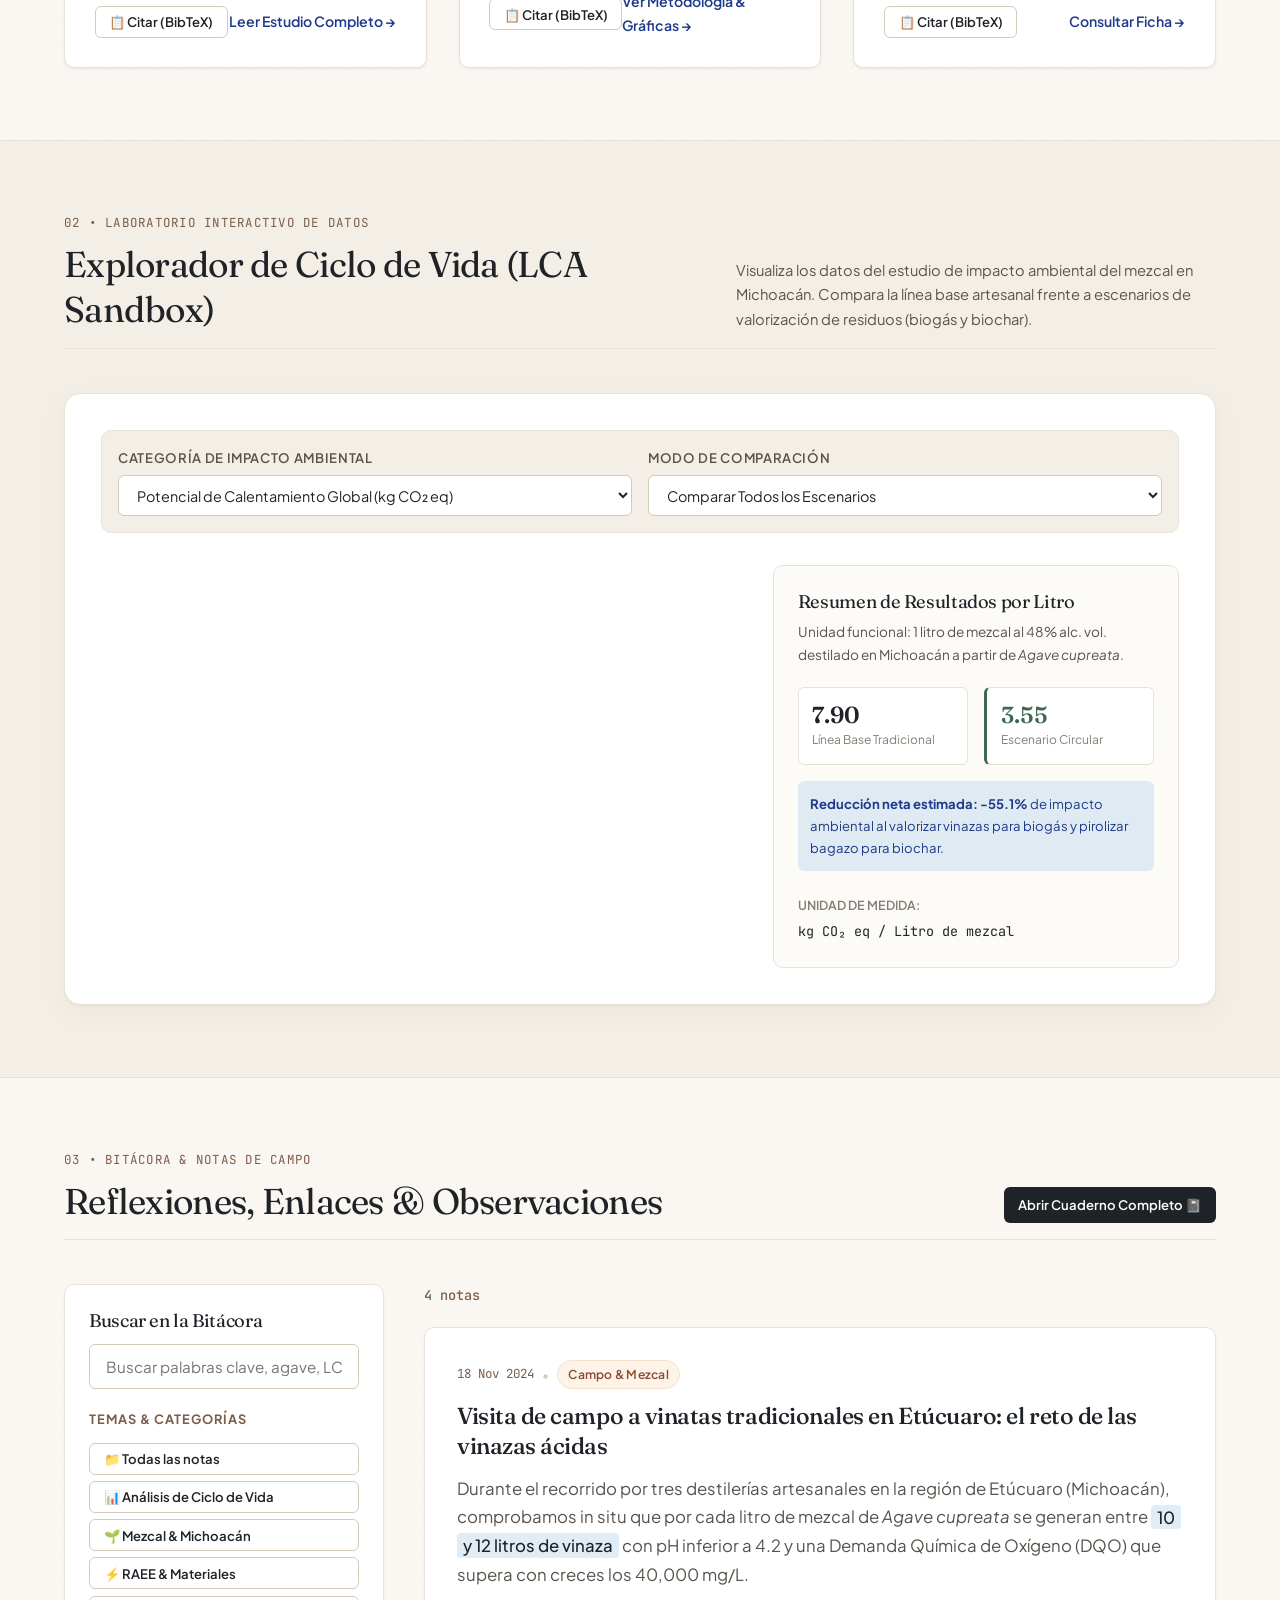
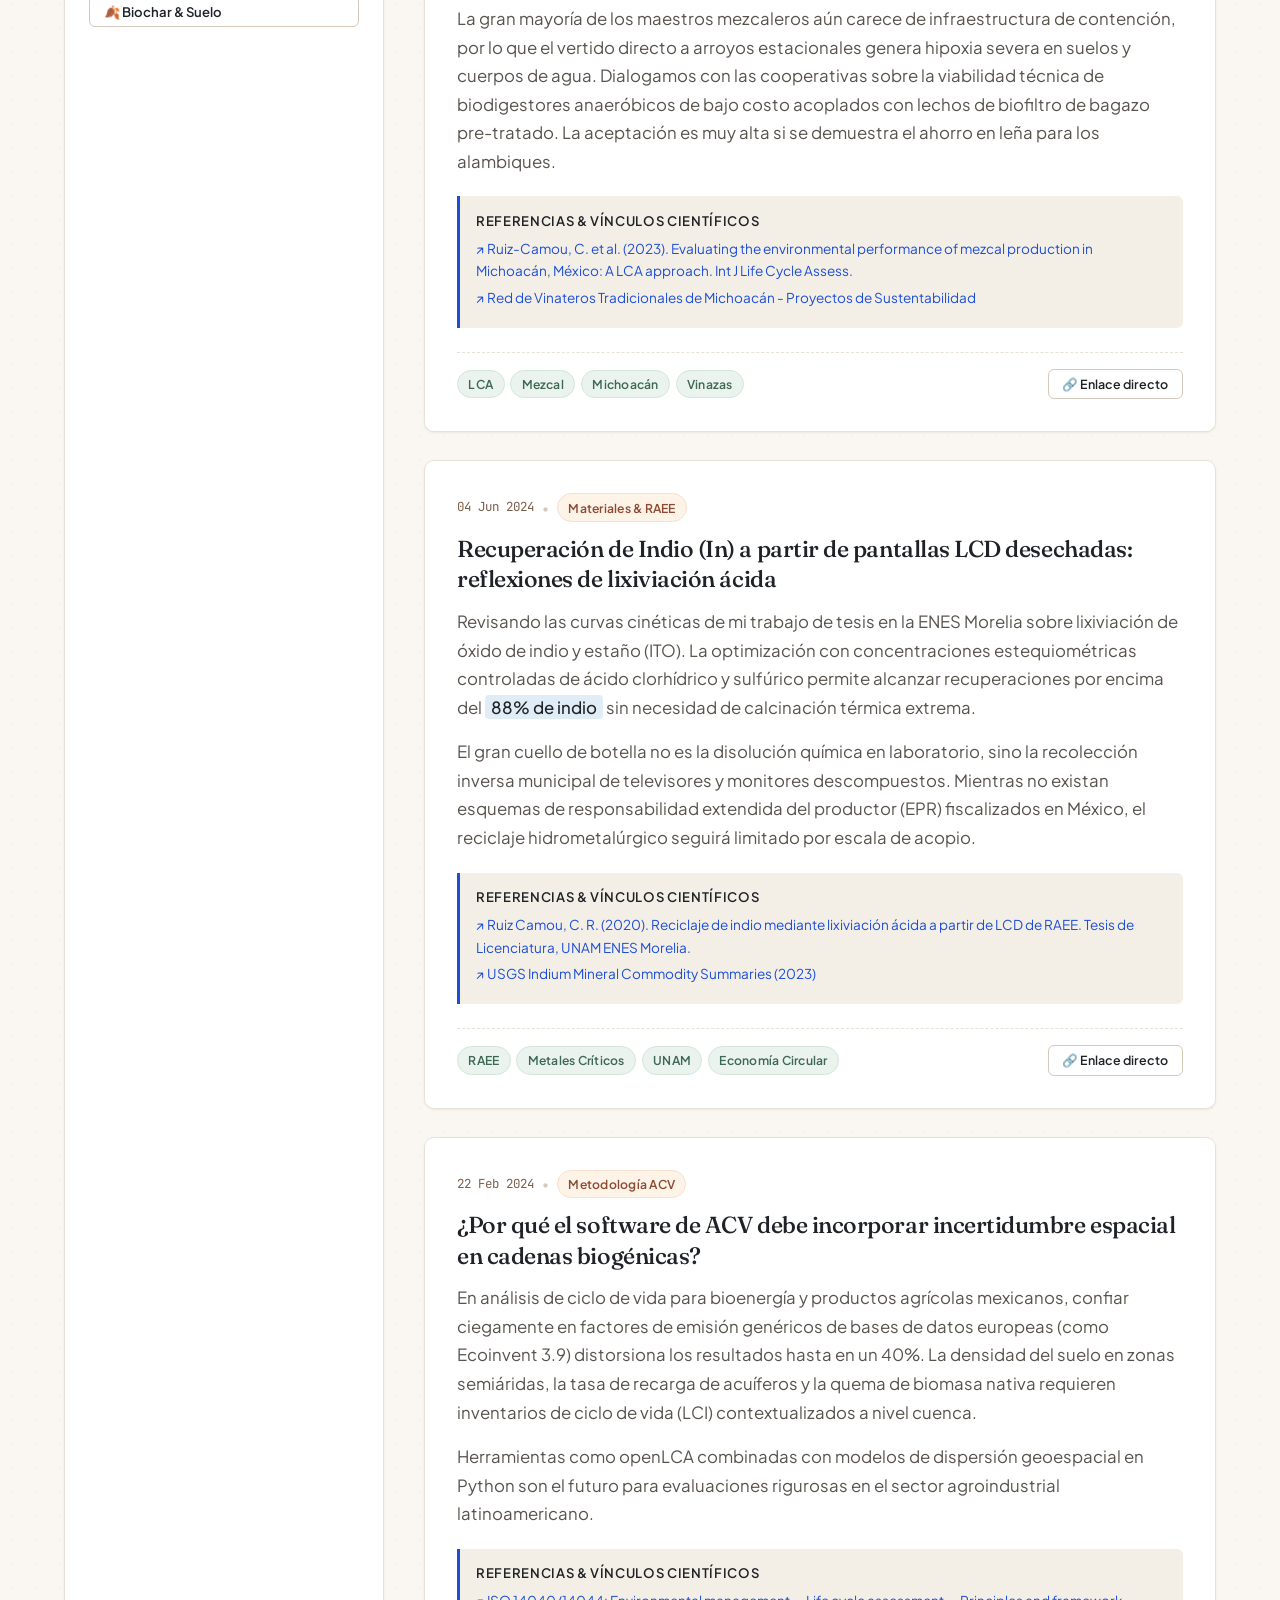
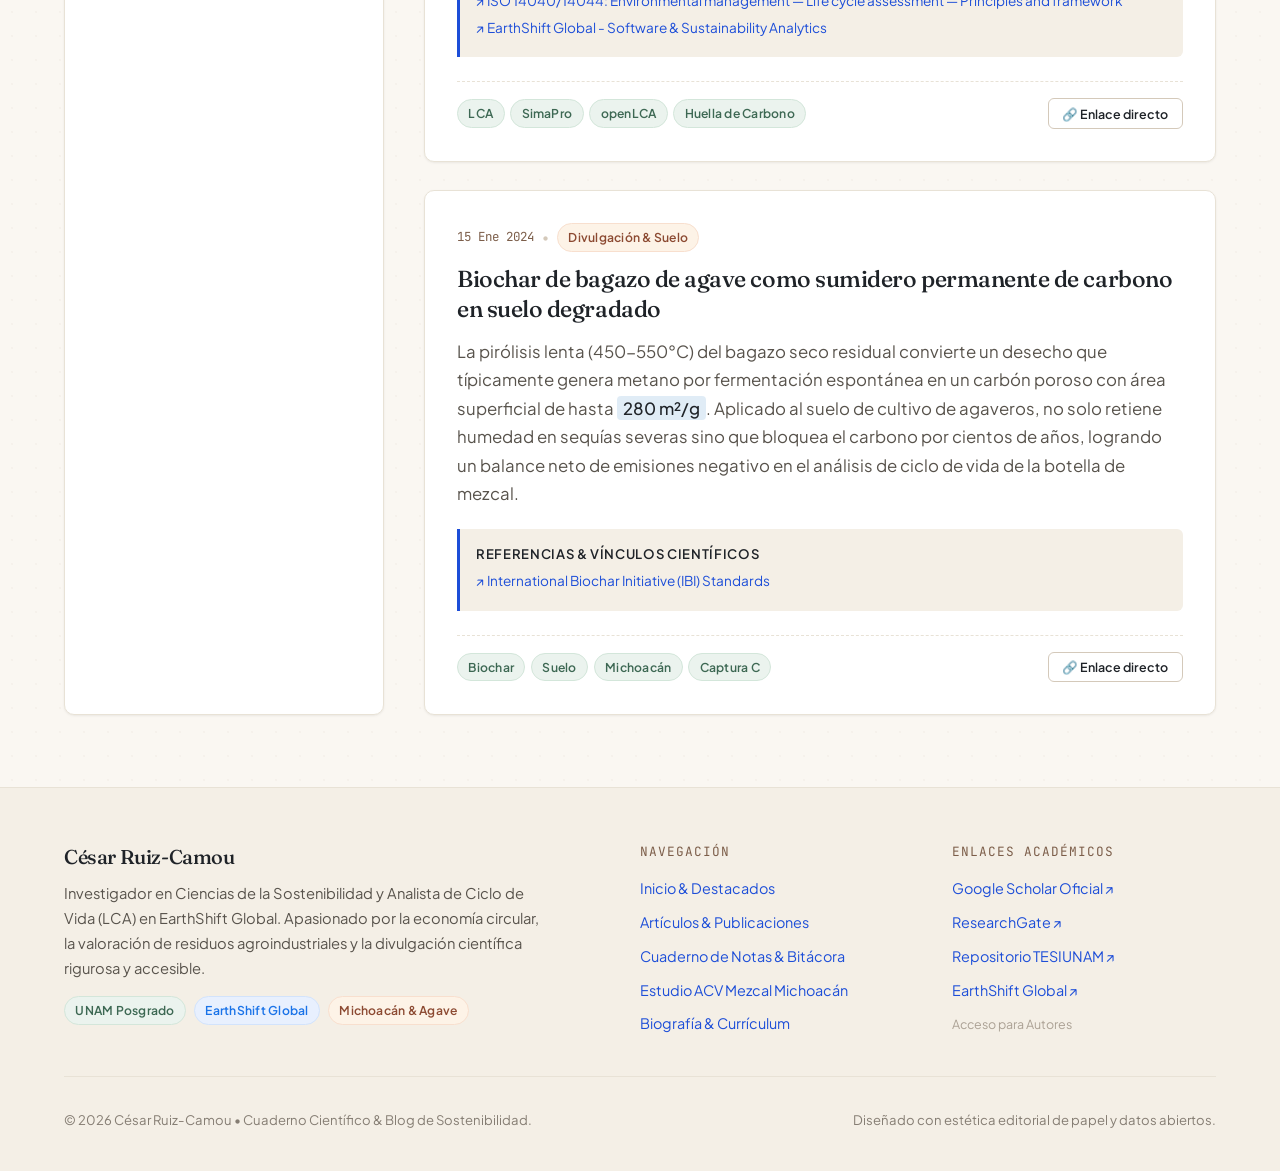
==== commit debaf2eb: "Correciones" ====
--- a/index.html
+++ b/index.html
@@ -407,7 +407,7 @@
             </button>
           </div>
 
-          <div style="margin-top: 1.75rem; padding-top: 1.25rem; border-top: 1px dashed var(--border-subtle);">
+          <div class="auth-edit-btn" style="display: none; width: 100%; margin-top: 1.75rem; padding-top: 1.25rem; border-top: 1px dashed var(--border-subtle);">
             <button id="openAddNoteBtn" class="btn btn-blue" style="width: 100%;">
               + Agregar Nueva Entrada
             </button>
@@ -421,7 +421,7 @@
               Cargando notas...
             </span>
             <div style="display: flex; gap: 0.5rem;">
-              <button id="exportNotesBtn" class="btn btn-tertiary btn-sm" title="Descargar copia de seguridad en JSON">
+              <button id="exportNotesBtn" class="btn btn-tertiary btn-sm auth-edit-btn" style="display: none;" title="Descargar copia de seguridad en JSON">
                 💾 Exportar JSON
               </button>
             </div>
@@ -533,8 +533,7 @@
         </div>
       </div>
 
-      <!-- El triple clic en esta sección abre el panel secreto de desarrollador -->
-      <div class="footer-bottom" title="Triple clic para acceso desarrollador">
+            <div class="footer-bottom">
         <div>
           © 2026 César Ruiz-Camou • Cuaderno Científico &amp; Blog de Sostenibilidad.
         </div>
